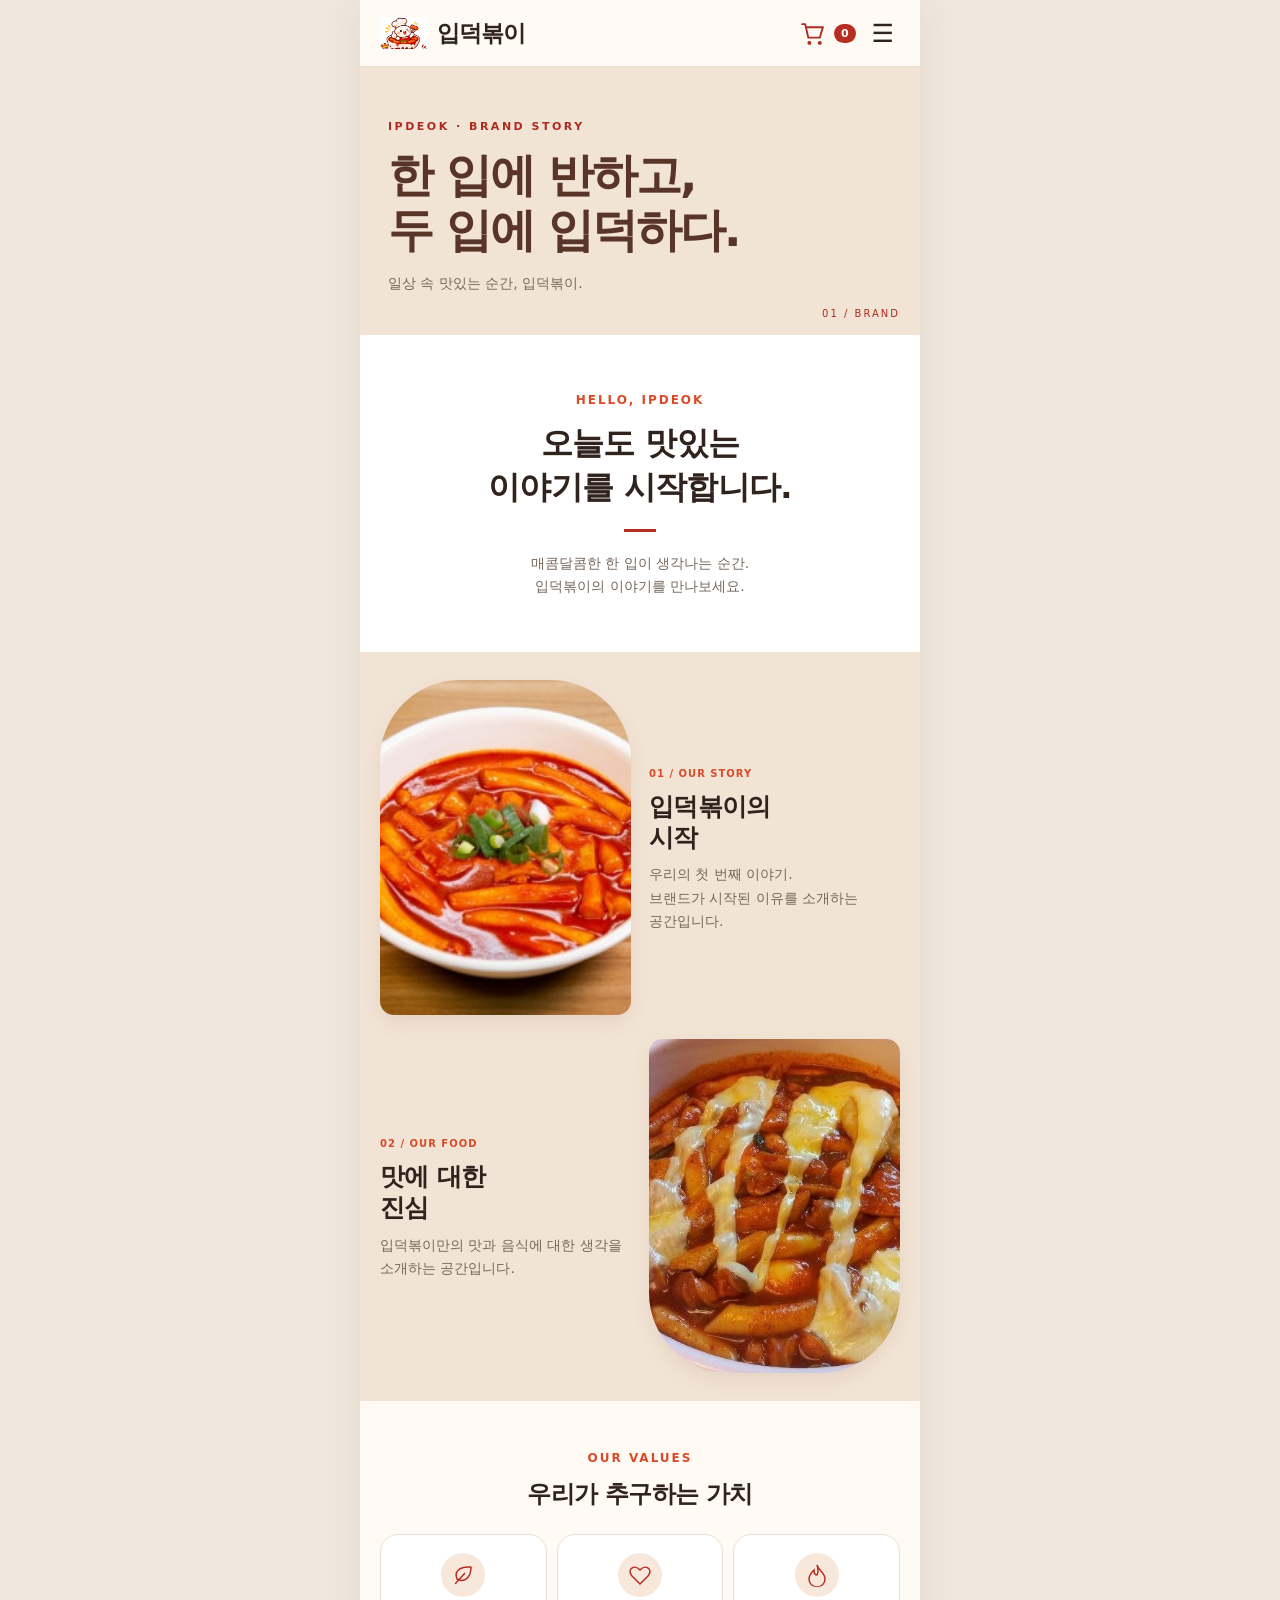
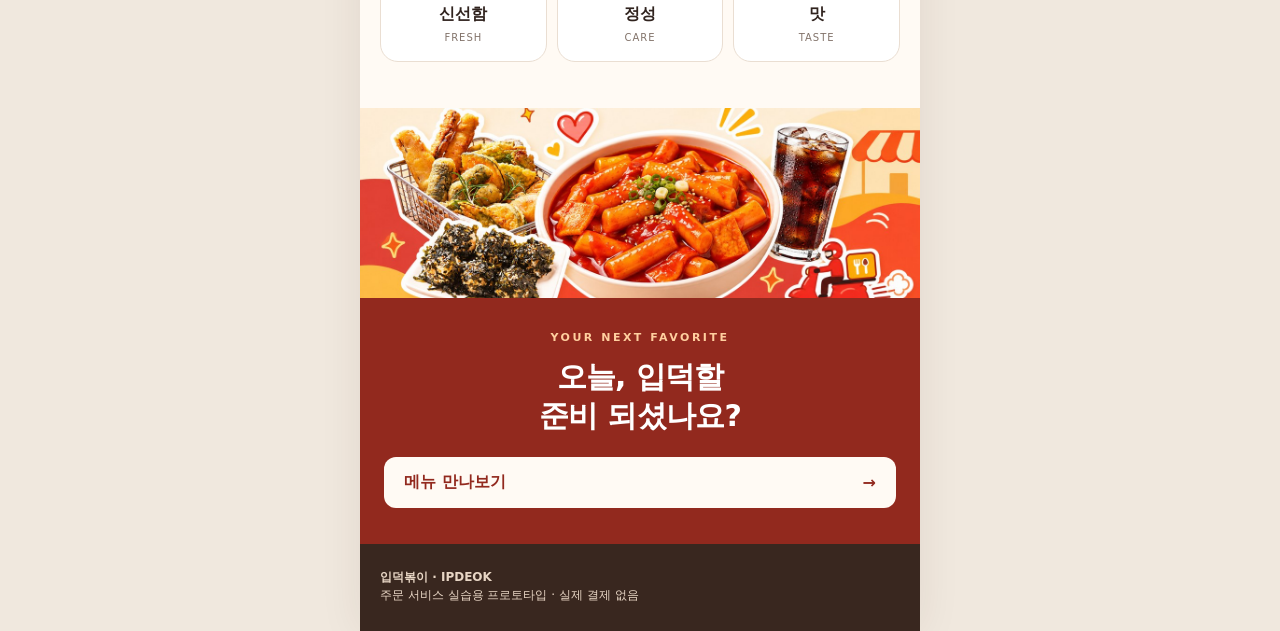
==== sub/about/about.html @ 6bd4bee6 "ai수정" ====
<!doctype html>
<html lang="ko"><head><meta charset="utf-8"><meta name="viewport" content="width=device-width,initial-scale=1"><title>브랜드 소개 | 입덕볶이</title><link rel="stylesheet" href="../../css/style.css?v=37"></head>
<body data-page="6" data-root="../../"><div id="app"></div>
<template id="about-template">
<div class="about-page">
<section class="about-hero"><div class="about-hero-copy"><span>IPDEOK · BRAND STORY</span><h1>한 입에 반하고,<br>두 입에 입덕하다.</h1><p>일상 속 맛있는 순간, 입덕볶이.</p></div><span class="about-index">01 / BRAND</span></section>
<section class="about-intro about-reveal"><span class="eyebrow">HELLO, IPDEOK</span><h2>오늘도 맛있는<br>이야기를 시작합니다.</h2><div class="about-line"></div><!-- 여기에 회사 소개글을 작성하세요. 아래 문장은 예시입니다. --><p>매콤달콤한 한 입이 생각나는 순간.<br>입덕볶이의 이야기를 만나보세요.</p></section>
<section class="about-stories"><article class="about-story about-reveal"><img src="../../img/menu_1.jpg" alt="오리지널 떡볶이"><div><span class="eyebrow">01 / OUR STORY</span><h2>입덕볶이의<br>시작</h2><!-- 여기에 브랜드 탄생 배경을 작성하세요. --><p>우리의 첫 번째 이야기.<br>브랜드가 시작된 이유를 소개하는 공간입니다.</p></div></article><article class="about-story reverse about-reveal"><img src="../../img/recommend_img.jpg" alt="떡볶이 추천 메뉴"><div><span class="eyebrow">02 / OUR FOOD</span><h2>맛에 대한<br>진심</h2><!-- 여기에 재료, 조리 방식, 차별점을 작성하세요. --><p>입덕볶이만의 맛과 음식에 대한 생각을 소개하는 공간입니다.</p></div></article></section>
<section class="about-values about-reveal"><span class="eyebrow">OUR VALUES</span><h2>우리가 추구하는 가치</h2><!-- 아래 핵심 가치는 예시입니다. 원하는 가치로 수정하세요. --><div class="value-grid"><article><svg viewBox="0 0 24 24" fill="none" stroke="currentColor" stroke-width="1.5"><path d="M20 4C8 3 3 9 6 16c7 4 14-1 14-12ZM4 21l10-11"/></svg><b>신선함</b><small>FRESH</small></article><article><svg viewBox="0 0 24 24" fill="none" stroke="currentColor" stroke-width="1.5"><path d="M12 21 4 13C-2 6 7 1 12 7c5-6 14-1 8 6Z"/></svg><b>정성</b><small>CARE</small></article><article><svg viewBox="0 0 24 24" fill="none" stroke="currentColor" stroke-width="1.5"><path d="M12 2c2 6 8 8 8 14a8 8 0 0 1-16 0c0-4 3-7 5-9 0 4 2 5 3 5 2-3 1-6 0-10Z"/></svg><b>맛</b><small>TASTE</small></article></div></section>
<section class="about-cta"><img src="../../img/event_1.jpg" alt="떡볶이와 사이드 메뉴"><div><span>YOUR NEXT FAVORITE</span><h2>오늘, 입덕할<br>준비 되셨나요?</h2><a href="../lists/lists.html">메뉴 만나보기 <span>→</span></a></div></section>
</div></template><script src="../../js/app.js?v=37"></script></body></html>
---- css/style.css ----
*{box-sizing:border-box}body{margin:0;background:#eee8e1;color:#30231e;font-family:Pretendard,'Noto Sans KR',system-ui,sans-serif}button,a,input{font:inherit}button,a{cursor:pointer}a{color:inherit;text-decoration:none}button{border:0;background:none;color:inherit}button:focus-visible,a:focus-visible{outline:3px solid #ef7939}#app{max-width:500px;margin:auto;background:#fffaf4;min-height:100dvh;position:relative;box-shadow:0 0 40px #39220d15}header{position:sticky;top:0;z-index:5;background:#fffaf4f5;display:flex;align-items:center;justify-content:space-between;padding:14px 20px;border-bottom:1px solid #eaded2}header a{display:flex;align-items:center;gap:9px;font-weight:900;font-size:21px}header img{width:38px;height:38px;object-fit:cover;border-radius:12px}header button{font-size:25px}main{padding-bottom:32px}section{padding:24px 20px}h1,h2,h3,p{margin:0}h2{font-size:24px;margin-bottom:14px}p{line-height:1.65}small,.muted{color:#82736a}.hero{position:relative;padding:0;overflow:hidden;background:#3b1b12;color:white}.hero img{width:100%;height:310px;object-fit:cover;display:block;opacity:.7}.hero div{position:absolute;bottom:25px;left:24px;text-shadow:0 2px 12px #000}.hero h1{font-size:38px;line-height:1.2;margin:8px 0}.eyebrow{font-size:12px;letter-spacing:2px;font-weight:800;color:#d94b28}.hero .eyebrow{color:#ffce9a}.primary{display:block;background:#d94325;color:white;border-radius:15px;padding:16px;text-align:center;font-weight:800;width:100%;box-shadow:0 6px 15px #d9432525}.primary:active{transform:scale(.98)}.row{display:flex;gap:10px;align-items:center}.between{justify-content:space-between}.row>*{min-width:0}.secondary,.chip{border:1px solid #e7d7c8;border-radius:12px;padding:11px 15px;background:white}.row .secondary{flex:1;text-align:center}.chips{display:flex;gap:8px;flex-wrap:wrap;margin-bottom:16px}.chip.active{background:#38251c;color:white;border-color:#38251c}.card{background:white;border:1px solid #efe3d8;border-radius:20px;overflow:hidden;box-shadow:0 5px 18px #53301008}.card img{width:100%;aspect-ratio:1.45;object-fit:cover;display:block}.card .info{padding:14px}.card h3{font-size:17px;margin-bottom:6px}.price{font-weight:850;color:#c53c20}.grid{display:grid;grid-template-columns:1fr 1fr;gap:12px}.list{display:grid;gap:14px}.list .card{display:flex;align-items:center}.list .card img{width:42%;aspect-ratio:1.1}.list .info{flex:1}.recommend{background:#f8e9d9}.recommend .card img{aspect-ratio:2}.event img{aspect-ratio:2.2}.detail-photo{width:100%;height:280px;object-fit:cover}.option{display:flex;align-items:center;justify-content:space-between;padding:16px 0;border-bottom:1px solid #eee4da;cursor:pointer}.option input{accent-color:#d94325;width:20px;height:20px}.qty{display:flex;align-items:center;gap:18px;background:white;border:1px solid #e6d7ca;border-radius:12px;padding:4px}.qty button{width:36px;height:36px;font-size:22px}.sticky{position:sticky;bottom:0;background:#fffaf4f5;padding:14px 20px 20px;border-top:1px solid #e8d8cb;z-index:4}.summary{background:white;border-radius:18px;padding:18px;border:1px solid #eaded2}.summary img{width:100px;height:95px;object-fit:cover;border-radius:12px}.methods{display:grid;grid-template-columns:1fr 1fr;gap:10px}.methods button{padding:16px 8px;background:white;border:1px solid #e4d6c8;border-radius:12px}.methods .active{border:2px solid #d94325;background:#fff0e8}.overlay{position:fixed;inset:0;background:#0007;z-index:10;opacity:0;visibility:hidden;transition:.25s}.drawer{position:fixed;top:0;bottom:0;right:max(0px,calc((100vw - 500px)/2));width:min(76vw,360px);background:#fffaf4;z-index:11;transform:translateX(150%);visibility:hidden;transition:.28s;padding:24px}.drawer.open{transform:translateX(0);visibility:visible}.overlay.open{opacity:1;visibility:visible}.drawer a{display:block;padding:18px 0;border-bottom:1px solid #e9dcd0}.toast{position:fixed;bottom:90px;left:50%;transform:translateX(-50%);background:#30231e;color:white;padding:12px 20px;border-radius:30px;z-index:20;max-width:90vw;text-align:center}.success{text-align:center;padding:40px 20px}.check{display:grid;place-items:center;margin:0 auto 20px;width:76px;height:76px;border-radius:50%;background:#e4f3e5;color:#27804a;font-size:42px;animation:pop .4s ease}.fade{animation:fade .35s ease}@keyframes fade{from{opacity:0;transform:translateY(8px)}to{opacity:1;transform:none}}@keyframes pop{from{transform:scale(.4)}to{transform:scale(1)}}footer{padding:25px 20px;background:#39271f;color:#e8d6c5;font-size:12px}hr{border:0;border-top:1px solid #eaded2;margin:16px 0}@media(prefers-reduced-motion:reduce){*{animation:none!important;transition:none!important}}
/* Original overlapping recommendation design */
.rec-window{overflow:hidden;margin:0 -20px;padding:12px 0 60px;touch-action:pan-y}.rec-track{display:flex;gap:16px;width:72%;margin-left:14%;will-change:transform}.rec-slide{flex:0 0 100%;min-width:0;height:340px;position:relative;border-radius:20px;background:#a83229;color:white;text-align:center;padding:35px 10px 0;opacity:.55;transition:opacity .35s,scale .35s;scale:.94}.rec-slide.selected{opacity:1;scale:1}.rec-slide p{font-size:14px;letter-spacing:2px}.rec-slide h3{font-size:21px;margin:7px 0 14px}.rec-order{display:inline-block;border:1px solid #fff;border-radius:30px;padding:10px 18px;background:#84251f;font-size:14px}.rec-slide img{position:absolute;width:72%;max-width:216px;aspect-ratio:1;object-fit:cover;left:50%;bottom:-45px;transform:translateX(-50%);border-radius:14px;box-shadow:0 10px 20px #44200e30}.recommend #prev,.recommend #next{flex:0 0 56px}.recommend #count{font-weight:700}@media(max-width:360px){.rec-slide{height:300px}.rec-slide h3{font-size:18px}}
/* V3 공통 디자인 */
:root{--accent:#b92e22}body{background:#f0e8de}#app{max-width:560px}header{padding:12px 20px}header .brand{letter-spacing:-1px;font-size:23px}header .bag{font-size:22px;position:relative}#badge{font-size:11px;background:var(--accent);color:white;border-radius:20px;padding:3px 7px}h1{font-size:30px;letter-spacing:-1.3px;margin:8px 0 12px}h2{letter-spacing:-.7px}h3{letter-spacing:-.4px}.primary{background:var(--accent);transition:transform .2s,background .2s}.primary:hover{background:#98241b}.card{transition:transform .2s,box-shadow .2s}.card:hover{transform:translateY(-3px);box-shadow:0 9px 20px #53301018}.card .info p{font-size:13px}.card .info .price{font-size:17px;margin-top:8px}.photo{position:relative}.tag{position:absolute;top:10px;left:10px;background:#b92e22;color:white;padding:5px 9px;border-radius:20px;font-size:10px;font-weight:800}.chips{margin-top:16px}.chip{font-size:13px;padding:10px 13px;border-radius:30px}.chip.active{background:var(--accent);border-color:var(--accent)}.rec-track{transition:transform .42s cubic-bezier(.22,.75,.25,1)}.rec-controls{display:flex;justify-content:center;align-items:center;gap:22px}.rec-controls>button{width:46px;height:46px;border-radius:50%;background:#fff;color:var(--accent);font-size:32px;box-shadow:0 4px 12px #5a241c20;line-height:1}.rec-controls>button:hover{background:var(--accent);color:white}#dots{display:flex;gap:7px}.dot{width:9px;height:9px;padding:0;border-radius:10px;background:#c9ab98}.dot.active{width:25px;background:var(--accent)}.panel{background:#fff;border-block:1px solid #eaded2}.choices{display:grid;grid-template-columns:1fr 1fr;gap:10px;margin:12px 0 20px}.choices label{display:flex;align-items:center;gap:7px;border:1px solid #e4d6c8;border-radius:12px;padding:13px;background:white;cursor:pointer}.choices label:has(input:checked){border-color:var(--accent);background:#fff0e8;color:var(--accent)}input[type=radio],input[type=checkbox]{accent-color:var(--accent)}label{font-weight:600}input:not([type=radio]):not([type=checkbox]),textarea{display:block;width:100%;padding:13px;border:1px solid #e4d6c8;border-radius:12px;background:white;font:inherit;margin:8px 0 16px;color:#30231e}textarea{min-height:85px;resize:vertical}.sticky .row .primary{flex:1}.sticky h2,.summary h2{margin:0}.sticky .row{margin-bottom:8px}.summary .row{margin:8px 0}.cart-item{margin:12px 0}.grow{flex:1}.end{justify-content:flex-end}.block{display:block;text-align:center;margin-top:16px}.drawer{right:max(0px,calc((100vw - 560px)/2))}.drawer a{display:flex;justify-content:space-between}.login{text-align:center;padding:50px 24px}.login form{text-align:left;margin-top:30px}.post{margin:14px 0}.post summary{cursor:pointer}.postbody{white-space:pre-wrap;margin-top:16px;overflow-wrap:anywhere}.post p{overflow-wrap:anywhere}.post form{margin-top:15px}.success{background:linear-gradient(#f8e8d8,#fffaf4)}.detail-photo{display:block}.hero h1{font-size:42px}@media(max-width:360px){section{padding:20px 14px}.grid{gap:8px}.card .info{padding:10px}.card h3{font-size:15px}.rec-window{margin:0 -14px}.hero h1{font-size:34px}}

/* V3.1 */
.floating-cart{position:fixed;bottom:0;left:50%;transform:translateX(-50%);width:min(100%,560px);padding:12px 20px max(16px,env(safe-area-inset-bottom));background:#fffaf4;z-index:6;box-shadow:0 -4px 20px #39220d18}.floating-cart .primary{display:flex}.floating-cart span{font-size:14px}main:has(.floating-cart){padding-bottom:100px}.added-dialog{width:min(92vw,450px);border:0;border-radius:24px;padding:26px;color:#30231e;background:#fffaf4;box-shadow:0 20px 80px #0004;text-align:center;animation:pop .25s ease}.added-dialog::backdrop{background:#24150db0}.added-dialog .summary{margin:20px 0;text-align:left}.added-dialog .row>a{flex:1;font-size:14px;padding:14px 8px}.added-icon{display:grid;place-items:center;width:64px;height:64px;margin:0 auto 16px;background:#fbe1d5;color:var(--accent);border-radius:50%;font-size:32px}.added-dialog .block{margin-inline:auto}.auth-tabs{display:flex;justify-content:center;gap:10px;margin-top:22px}.login .summary{box-shadow:0 8px 24px #39220d0a}.auth-note{font-size:12px;margin-top:14px}.event-extra{margin-top:16px}.event img{aspect-ratio:2;object-fit:cover}#addressEdit{margin-top:16px}#addressView h3{overflow-wrap:anywhere} [hidden]{display:none!important}

/* V3.2 — 콜라 전용 이미지 중앙 정렬 */




/* V3.2 — 브랜드 소개 */
main:has(.about-page){padding-bottom:0}.about-page{overflow:hidden;background:#fffaf4}.about-hero{height:400px;position:relative;padding:0;color:white;background:#351a12}.about-hero>img{width:100%;height:100%;object-fit:cover;display:block}.about-hero:after{content:"";position:absolute;inset:0;background:linear-gradient(180deg,#28100a12 15%,#28100ac9 100%)}.about-hero-copy{position:absolute;z-index:1;left:28px;bottom:50px;right:20px}.about-hero-copy>span,.about-cta div>span{font-size:11px;font-weight:800;letter-spacing:2.5px;color:#ffcf9f}.about-hero h1{font-size:clamp(32px,8vw,46px);line-height:1.2;letter-spacing:-2px;margin:14px 0}.about-hero-copy p{color:#fff0e2;font-size:14px}.about-index{position:absolute;right:20px;bottom:16px;z-index:1;font-size:10px;letter-spacing:2px;color:#f6dfcf}.about-intro{text-align:center;padding:54px 24px}.about-intro h2{font-size:32px;line-height:1.35;margin:14px 0}.about-line{height:3px;width:32px;background:var(--accent);margin:20px auto}.about-intro p,.about-story p{color:#77675c;font-size:14px;word-break:keep-all}.about-stories{padding:28px 20px;background:#f2e4d5;display:grid;gap:24px}.about-story{display:grid;grid-template-columns:1fr 1fr;align-items:center;gap:18px}.about-story img{width:100%;aspect-ratio:3/4;object-fit:cover;border-radius:80px 80px 14px 14px;box-shadow:0 8px 20px #58301916}.about-story.reverse img{order:2;border-radius:14px 14px 80px 80px}.about-story h2{font-size:25px;line-height:1.25;margin:10px 0}.about-story .eyebrow{font-size:10px;letter-spacing:1px}.about-values{text-align:center;padding:46px 20px}.about-values h2{margin:12px 0 24px}.value-grid{display:grid;grid-template-columns:repeat(3,1fr);gap:10px}.value-grid article{display:grid;justify-items:center;gap:7px;background:#fff;border:1px solid #eaded2;border-radius:18px;padding:18px 4px}.value-grid svg{width:44px;height:44px;padding:10px;background:#f8e7db;border-radius:50%;color:var(--accent)}.value-grid small{font-size:10px;letter-spacing:1px}.about-cta{position:relative;padding:0;background:#92291e;color:white}.about-cta>img{width:100%;height:190px;object-fit:cover;display:block}.about-cta>div{padding:28px 24px 36px;text-align:center}.about-cta h2{font-size:30px;line-height:1.3;margin:12px 0 22px}.about-cta a{display:flex;justify-content:space-between;align-items:center;background:#fffaf4;color:#92291e;border-radius:12px;padding:15px 20px;font-weight:800}.about-reveal.reveal-ready{opacity:0;transform:translateY(16px);transition:opacity .55s,transform .55s}.about-reveal.visible{opacity:1;transform:none}@media(prefers-reduced-motion:reduce){.about-reveal.reveal-ready{opacity:1;transform:none}}@media(max-width:360px){.about-hero{height:340px}.about-story{gap:12px}.about-story h2{font-size:21px}.about-story p{font-size:13px}}

/* V3.3 — 이미지 영역과 이미지 크기를 독립적으로 고정 */



/* V3.3 — 결제 및 완료 배달 정보 */
.checkout-delivery{display:grid;gap:14px}.delivery-card{background:#fff;border:1px solid #eaded2;border-radius:18px;padding:20px;min-width:0}.delivery-heading{display:flex;align-items:center;justify-content:space-between;gap:12px;margin-bottom:20px}.delivery-card h2{font-size:20px;margin:0;letter-spacing:-.6px}.address-change{border:1px solid #e5d6ca;border-radius:8px;color:var(--accent);font-size:13px;font-weight:700;padding:7px 14px;flex-shrink:0}.delivery-location{display:flex;align-items:flex-start;gap:12px}.delivery-pin{color:var(--accent);flex:0 0 23px;margin-top:2px}.delivery-address{min-width:0;overflow-wrap:anywhere}.delivery-address h3{font-size:18px;line-height:1.45;font-weight:800}.delivery-address p{font-size:14px;color:#71645c;margin-top:3px}.delivery-address small{display:block;font-size:12px;color:#82736a;margin-top:7px}.delivery-contact{border-top:1px solid #eee4da;margin-top:18px;padding-top:16px;display:grid;gap:5px;font-size:14px;overflow-wrap:anywhere}.delivery-contact span{color:#71645c}.request-card h2{margin-bottom:18px}.request-card label{display:block;font-size:14px}.request-card textarea{font-size:14px;min-height:72px;margin-bottom:18px;background:#fff}.request-card label:last-child textarea{margin-bottom:0}.receipt-requests{border-top:1px solid #eee4da;margin-top:18px;padding-top:16px;display:grid;gap:5px;overflow-wrap:anywhere}.receipt-requests p{font-size:14px;white-space:pre-wrap;margin-bottom:9px}.receipt-requests p:last-child{margin-bottom:0}.checkout-delivery>a.block{margin-top:0}

/* V3.4 */
.hero img{height:auto;aspect-ratio:2;object-fit:contain;opacity:1}.brand img{width:48px;height:42px;object-fit:contain;border-radius:8px}.card img[src$="cola_v34.jpg"],.detail-photo[src$="cola_v34.jpg"],.summary img[src$="cola_v34.jpg"]{object-fit:contain;background:white;object-position:center}.cart-item{padding:16px}.item-top{display:flex;align-items:flex-start;gap:12px}.item-top img{width:84px;height:84px;flex:0 0 84px}.item-main{flex:1;min-width:0}.item-main h3{font-size:17px;line-height:1.4;word-break:keep-all}.item-main .muted{font-size:13px;margin:4px 0}.item-main .price{font-size:17px}.item-remove{flex:0 0 26px;padding:4px;color:#82736a}.item-options{border-top:1px solid #eee4da;margin-top:14px;padding-top:12px;display:grid;gap:8px}.item-options>div{display:grid;grid-template-columns:66px minmax(0,1fr);gap:8px;font-size:13px;align-items:start}.item-options span{color:#82736a;padding-top:2px}.item-options p{line-height:1.55;overflow-wrap:anywhere;word-break:keep-all}.item-bottom{display:flex;justify-content:space-between;align-items:center;border-top:1px solid #eee4da;margin-top:14px;padding-top:12px;gap:8px}.item-bottom .secondary{font-size:13px;padding:9px 12px}.item-bottom .qty{gap:10px}.item-bottom .qty button{width:30px;height:30px}
/* V3.5 — final action styling */
header .bag{display:inline-flex;align-items:center;justify-content:center;color:#ad2b20}
.quick-actions{background:#fff4e7}.dive-order{position:relative;display:flex;align-items:center;gap:12px;min-height:96px;padding:12px 15px 12px 98px;background:#ad2b20;color:white;border-radius:16px;overflow:hidden;box-shadow:0 5px 14px #ad2b2030}.action-copy{flex:1;min-width:0}.action-copy b{display:block;font-size:19px}.action-copy small{display:block;font-size:12px;margin-top:4px;color:inherit;opacity:.8}.action-arrow{font-size:26px}.dive-scene{position:absolute;left:10px;top:8px;width:78px;height:80px}.dive-scene .chef{position:absolute;left:25px;top:4px;width:27px;height:37px;z-index:2}.dive-scene .pot{position:absolute;bottom:2px;left:7px;width:65px;height:31px;z-index:3}.dive-scene .splash{opacity:0;position:absolute;left:7px;top:32px;width:65px;height:30px;z-index:4}.dive-order:hover .chef,.dive-order:focus-visible .chef,.dive-order:active .chef{animation:ipd-dive 1.6s ease-in-out infinite}.dive-order:hover .splash,.dive-order:focus-visible .splash,.dive-order:active .splash{animation:ipd-splash 1.6s infinite}@keyframes ipd-dive{0%,100%{transform:translateY(0)}20%{transform:translateY(-9px) rotate(-15deg)}45%{transform:translateY(33px) rotate(25deg) scale(.8)}65%{transform:translateY(33px) scale(.8)}85%{transform:translateY(0)}}@keyframes ipd-splash{0%,30%,65%,100%{opacity:0;transform:scale(.5)}45%{opacity:1;transform:translateY(-10px) scale(1.2)}}.quick-pair{display:grid;grid-template-columns:1fr 1fr;gap:10px;margin-top:10px}.quick-pair button{display:flex;flex-direction:column;align-items:center;justify-content:center;gap:7px;padding:14px 8px;border:1px solid #e5c8b2;border-radius:13px;background:white;color:#ad2b20;font-weight:800}.quick-pair #coupon{background:#ffe2a5;color:#85430d;border-color:#ffe2a5}.quick-pair button:active,.event-coupon:active,.set-action:active{transform:scale(.98)}.event{scroll-margin-top:80px}.event-coupon{display:flex;align-items:center;justify-content:center;gap:9px;width:100%;padding:14px;border:0;border-radius:12px;background:#ad2b20;color:white;font-weight:800;margin-top:12px}.event-coupon:disabled{background:#eee8e1;color:#86776b;cursor:default}.set-action{display:flex;align-items:center;gap:12px;border:1px solid #e6c6ac;border-radius:14px;background:#fffaf4;padding:12px;color:#593429;margin-top:12px}.set-icon{display:grid;place-items:center;width:44px;height:44px;border-radius:11px;background:#fce6d4;color:#ad2b20;flex-shrink:0}.set-action .action-copy b{font-size:16px}.set-action .action-arrow{color:#ad2b20}.about-hero{height:auto;min-height:260px;background:#fffaf4;color:#593429;padding:48px 28px 40px}.about-hero:after{display:none}.about-hero-copy{position:relative;inset:auto}.about-hero-copy>span,.about-index{color:#ad2b20}.about-hero-copy p{color:#77675c}.about-hero h1{color:#593429}@media(prefers-reduced-motion:reduce){.dive-scene *{animation:none!important}}

/* V3.6 — brand background and one-shot receipt animation */
.about-hero{background:#f2e4d5}
.about-intro{background:#fff}
.receipt-dive{position:relative;width:156px;height:160px;margin:0 auto 18px;overflow:hidden}
.receipt-dive .dive-scene{left:0;top:0;transform:scale(2);transform-origin:top left;overflow:hidden}
.receipt-dive .chef{animation:receipt-plunge 1.6s ease-in-out 1 forwards}
.receipt-dive .splash{animation:ipd-splash 1.6s ease-in-out 1 forwards}
@keyframes receipt-plunge{0%{transform:translateY(0)}20%{transform:translateY(-9px) rotate(-15deg)}45%{transform:translateY(33px) rotate(25deg) scale(.8)}65%,100%{transform:translateY(33px) scale(.8)}}
@media(prefers-reduced-motion:reduce){.receipt-dive .chef{animation:none!important;transform:translateY(33px) scale(.8)}.receipt-dive .splash{animation:none!important;opacity:0}}

/* V3.7 shared mascot */
.dive-order .dive-scene{left:7px;top:50%;width:88px;height:94px;transform:translateY(-50%)}
.dive-scene>svg{display:block;width:100%;height:100%;overflow:visible}
.dive-scene .drops37{opacity:0}
.dive-order:hover .mascot37,.dive-order:focus-visible .mascot37,.dive-order:active .mascot37{animation:repeat37 1.65s ease-in-out infinite}
.dive-order:hover .drops37,.dive-order:focus-visible .drops37,.dive-order:active .drops37{animation:splash37 1.65s infinite}
.receipt-dive{width:145px;height:145px;overflow:visible}
.receipt-dive .dive-scene{width:145px;height:145px;left:0;top:0;transform:none;overflow:visible}
.receipt-dive .mascot37{transform:translateY(21px);animation:once37 1.5s ease-in-out 1 forwards}
.receipt-dive .drops37{animation:splash37 1.5s 1 forwards}
@keyframes repeat37{0%,100%{transform:translateY(0)}25%{transform:translateY(-17px) rotate(-7deg)}58%,76%{transform:translateY(21px)}}
@keyframes once37{0%{transform:translateY(0)}28%{transform:translateY(-17px) rotate(-7deg)}65%,100%{transform:translateY(21px)}}
@keyframes splash37{0%,40%,85%,100%{opacity:0;transform:translateY(0)}60%{opacity:1;transform:translateY(-9px)}}
@media(prefers-reduced-motion:reduce){.receipt-dive .mascot37{transform:translateY(21px)}}
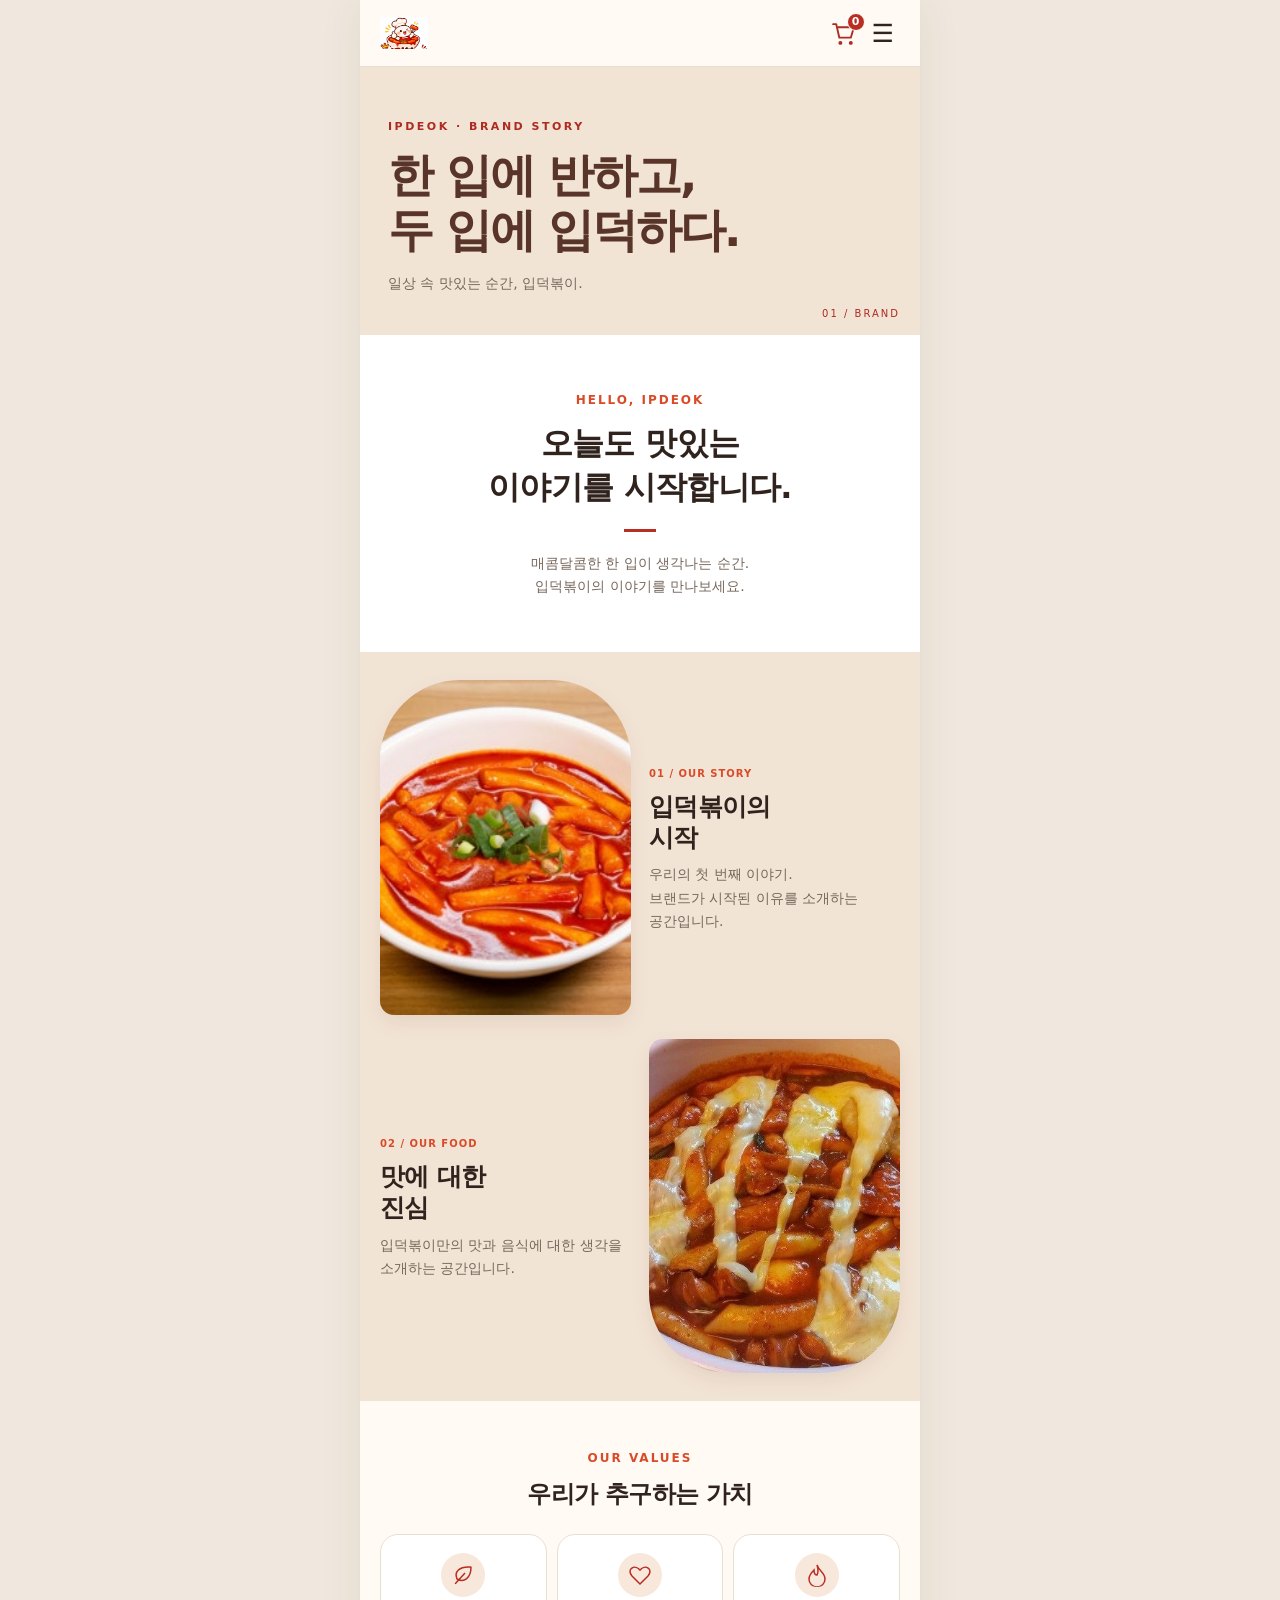
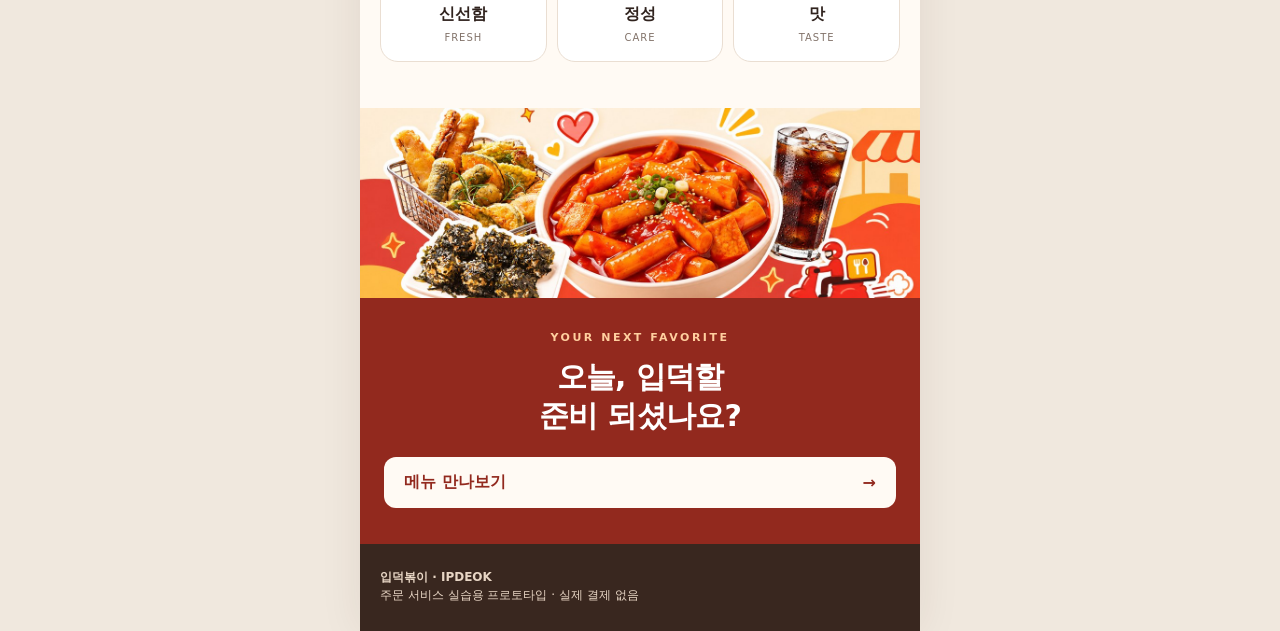
==== commit 81204d1e: "피드백수정" ====
--- a/sub/about/about.html
+++ b/sub/about/about.html
@@ -1,5 +1,5 @@
 <!doctype html>
-<html lang="ko"><head><meta charset="utf-8"><meta name="viewport" content="width=device-width,initial-scale=1"><title>브랜드 소개 | 입덕볶이</title><link rel="stylesheet" href="../../css/style.css?v=37"></head>
+<html lang="ko"><head><meta charset="utf-8"><meta name="viewport" content="width=device-width,initial-scale=1"><title>브랜드 소개 | 입덕볶이</title><link rel="stylesheet" href="../../css/style.css?v=38"></head>
 <body data-page="6" data-root="../../"><div id="app"></div>
 <template id="about-template">
 <div class="about-page">
@@ -8,4 +8,4 @@
 <section class="about-stories"><article class="about-story about-reveal"><img src="../../img/menu_1.jpg" alt="오리지널 떡볶이"><div><span class="eyebrow">01 / OUR STORY</span><h2>입덕볶이의<br>시작</h2><!-- 여기에 브랜드 탄생 배경을 작성하세요. --><p>우리의 첫 번째 이야기.<br>브랜드가 시작된 이유를 소개하는 공간입니다.</p></div></article><article class="about-story reverse about-reveal"><img src="../../img/recommend_img.jpg" alt="떡볶이 추천 메뉴"><div><span class="eyebrow">02 / OUR FOOD</span><h2>맛에 대한<br>진심</h2><!-- 여기에 재료, 조리 방식, 차별점을 작성하세요. --><p>입덕볶이만의 맛과 음식에 대한 생각을 소개하는 공간입니다.</p></div></article></section>
 <section class="about-values about-reveal"><span class="eyebrow">OUR VALUES</span><h2>우리가 추구하는 가치</h2><!-- 아래 핵심 가치는 예시입니다. 원하는 가치로 수정하세요. --><div class="value-grid"><article><svg viewBox="0 0 24 24" fill="none" stroke="currentColor" stroke-width="1.5"><path d="M20 4C8 3 3 9 6 16c7 4 14-1 14-12ZM4 21l10-11"/></svg><b>신선함</b><small>FRESH</small></article><article><svg viewBox="0 0 24 24" fill="none" stroke="currentColor" stroke-width="1.5"><path d="M12 21 4 13C-2 6 7 1 12 7c5-6 14-1 8 6Z"/></svg><b>정성</b><small>CARE</small></article><article><svg viewBox="0 0 24 24" fill="none" stroke="currentColor" stroke-width="1.5"><path d="M12 2c2 6 8 8 8 14a8 8 0 0 1-16 0c0-4 3-7 5-9 0 4 2 5 3 5 2-3 1-6 0-10Z"/></svg><b>맛</b><small>TASTE</small></article></div></section>
 <section class="about-cta"><img src="../../img/event_1.jpg" alt="떡볶이와 사이드 메뉴"><div><span>YOUR NEXT FAVORITE</span><h2>오늘, 입덕할<br>준비 되셨나요?</h2><a href="../lists/lists.html">메뉴 만나보기 <span>→</span></a></div></section>
-</div></template><script src="../../js/app.js?v=37"></script></body></html>
+</div></template><script src="../../js/app.js?v=38"></script></body></html>
--- a/css/style.css
+++ b/css/style.css
@@ -52,3 +52,15 @@
 @keyframes once37{0%{transform:translateY(0)}28%{transform:translateY(-17px) rotate(-7deg)}65%,100%{transform:translateY(21px)}}
 @keyframes splash37{0%,40%,85%,100%{opacity:0;transform:translateY(0)}60%{opacity:1;transform:translateY(-9px)}}
 @media(prefers-reduced-motion:reduce){.receipt-dive .mascot37{transform:translateY(21px)}}
+
+/* V3.8 — instructor feedback */
+.dive-order{justify-content:center;padding:12px 15px;gap:12px}
+.dive-order .dive-scene{position:relative;left:auto;top:auto;transform:none;flex:0 0 88px;height:72px;overflow:visible}
+.dive-order .dive-scene>svg{height:94px;position:absolute;top:50%;transform:translateY(-50%)}
+.dive-order .action-copy{flex:0 1 auto;text-align:left}
+.dive-order .mascot37{animation:repeat37 1.65s ease-in-out infinite}
+.dive-order .drops37{animation:splash37 1.65s infinite}
+.quick-pair #coupon{background:white;color:#ad2b20;border-color:#e5c8b2}
+header .bag #badge{position:absolute;top:-8px;right:-9px;min-width:18px;height:18px;padding:0 4px;display:grid;place-items:center;line-height:1;border:1px solid white;pointer-events:none}
+.rec-controls{min-height:46px}
+.rec-window img{user-select:none;-webkit-user-drag:none}
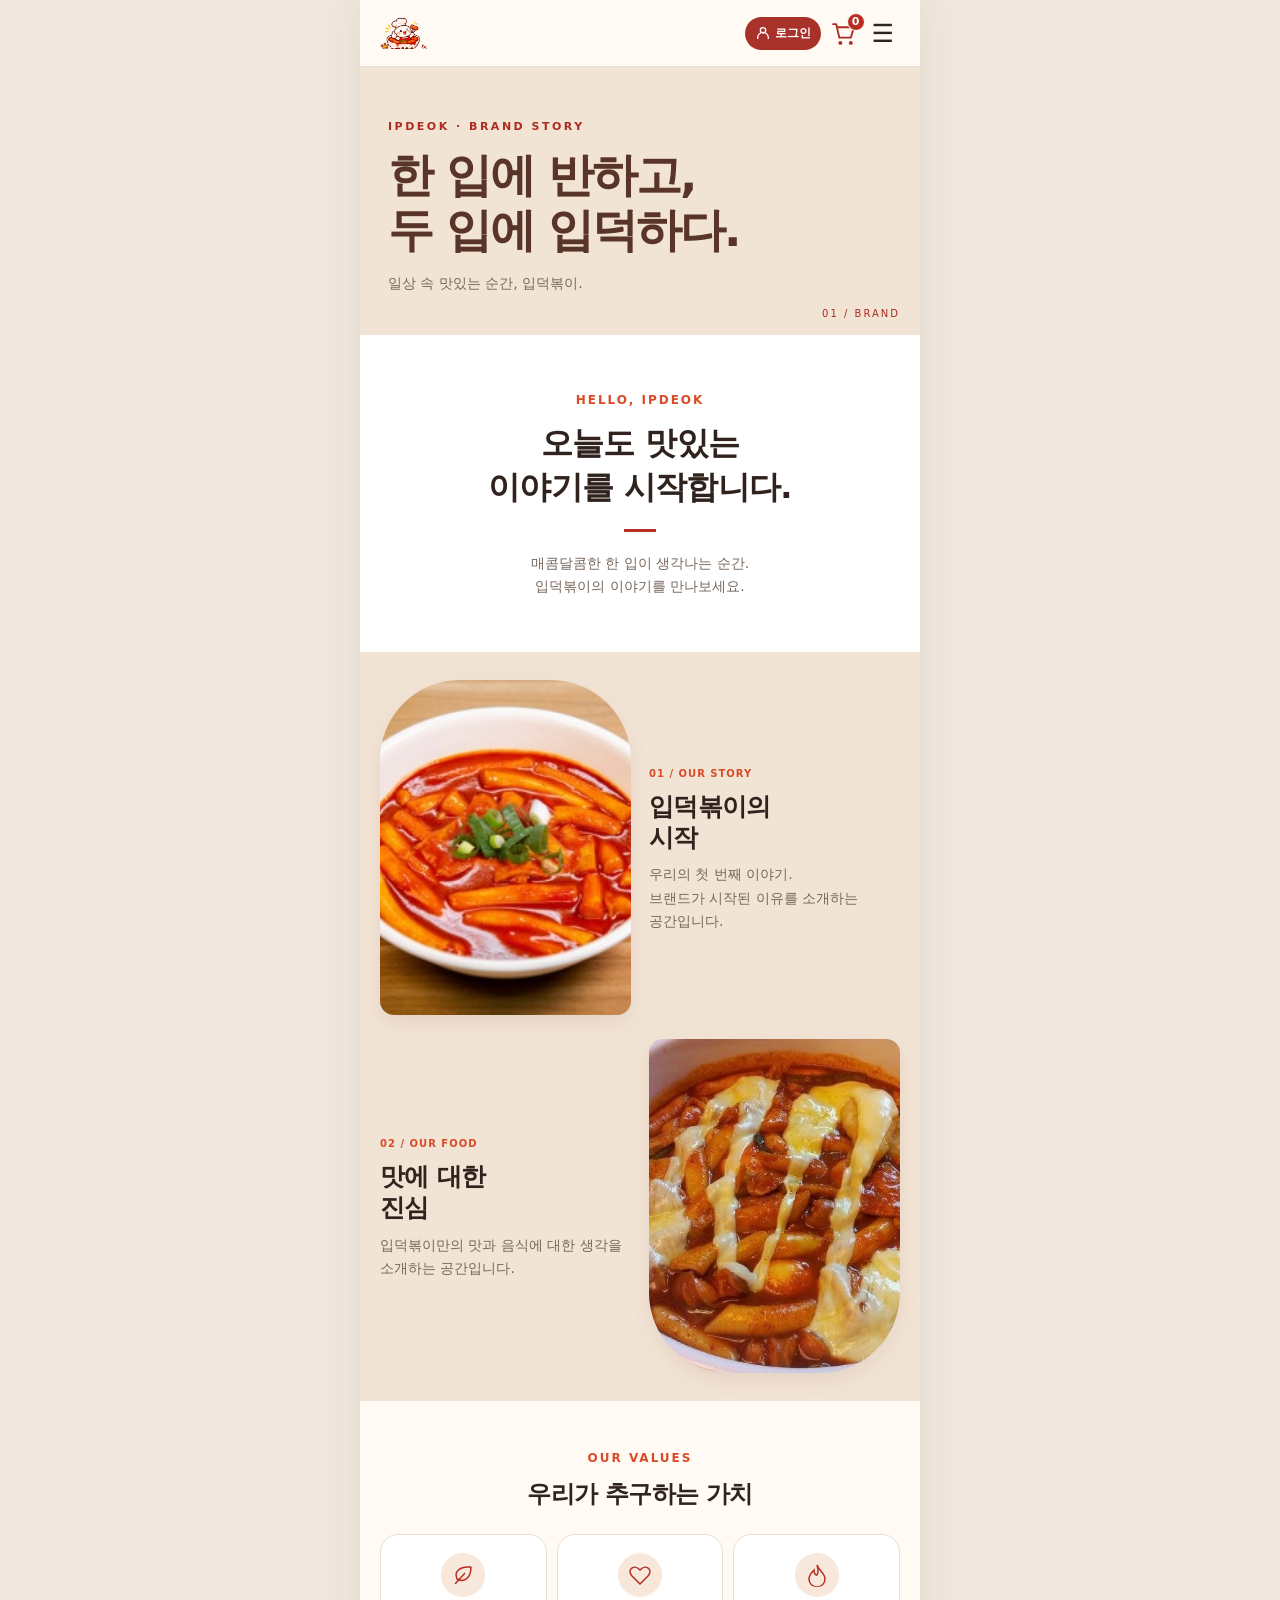
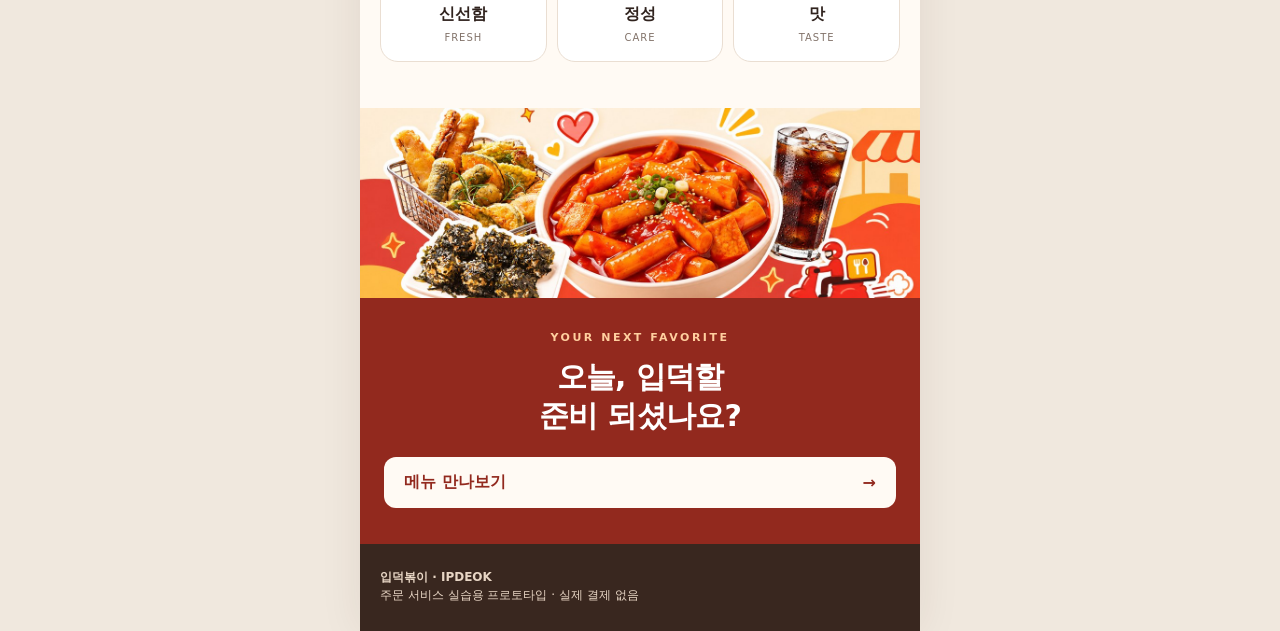
==== commit f6a2c376: "로그인기능수정 및 메뉴맵기추가" ====
--- a/sub/about/about.html
+++ b/sub/about/about.html
@@ -1,11 +1,65 @@
 <!doctype html>
-<html lang="ko"><head><meta charset="utf-8"><meta name="viewport" content="width=device-width,initial-scale=1"><title>브랜드 소개 | 입덕볶이</title><link rel="stylesheet" href="../../css/style.css?v=38"></head>
-<body data-page="6" data-root="../../"><div id="app"></div>
-<template id="about-template">
-<div class="about-page">
-<section class="about-hero"><div class="about-hero-copy"><span>IPDEOK · BRAND STORY</span><h1>한 입에 반하고,<br>두 입에 입덕하다.</h1><p>일상 속 맛있는 순간, 입덕볶이.</p></div><span class="about-index">01 / BRAND</span></section>
-<section class="about-intro about-reveal"><span class="eyebrow">HELLO, IPDEOK</span><h2>오늘도 맛있는<br>이야기를 시작합니다.</h2><div class="about-line"></div><!-- 여기에 회사 소개글을 작성하세요. 아래 문장은 예시입니다. --><p>매콤달콤한 한 입이 생각나는 순간.<br>입덕볶이의 이야기를 만나보세요.</p></section>
-<section class="about-stories"><article class="about-story about-reveal"><img src="../../img/menu_1.jpg" alt="오리지널 떡볶이"><div><span class="eyebrow">01 / OUR STORY</span><h2>입덕볶이의<br>시작</h2><!-- 여기에 브랜드 탄생 배경을 작성하세요. --><p>우리의 첫 번째 이야기.<br>브랜드가 시작된 이유를 소개하는 공간입니다.</p></div></article><article class="about-story reverse about-reveal"><img src="../../img/recommend_img.jpg" alt="떡볶이 추천 메뉴"><div><span class="eyebrow">02 / OUR FOOD</span><h2>맛에 대한<br>진심</h2><!-- 여기에 재료, 조리 방식, 차별점을 작성하세요. --><p>입덕볶이만의 맛과 음식에 대한 생각을 소개하는 공간입니다.</p></div></article></section>
-<section class="about-values about-reveal"><span class="eyebrow">OUR VALUES</span><h2>우리가 추구하는 가치</h2><!-- 아래 핵심 가치는 예시입니다. 원하는 가치로 수정하세요. --><div class="value-grid"><article><svg viewBox="0 0 24 24" fill="none" stroke="currentColor" stroke-width="1.5"><path d="M20 4C8 3 3 9 6 16c7 4 14-1 14-12ZM4 21l10-11"/></svg><b>신선함</b><small>FRESH</small></article><article><svg viewBox="0 0 24 24" fill="none" stroke="currentColor" stroke-width="1.5"><path d="M12 21 4 13C-2 6 7 1 12 7c5-6 14-1 8 6Z"/></svg><b>정성</b><small>CARE</small></article><article><svg viewBox="0 0 24 24" fill="none" stroke="currentColor" stroke-width="1.5"><path d="M12 2c2 6 8 8 8 14a8 8 0 0 1-16 0c0-4 3-7 5-9 0 4 2 5 3 5 2-3 1-6 0-10Z"/></svg><b>맛</b><small>TASTE</small></article></div></section>
-<section class="about-cta"><img src="../../img/event_1.jpg" alt="떡볶이와 사이드 메뉴"><div><span>YOUR NEXT FAVORITE</span><h2>오늘, 입덕할<br>준비 되셨나요?</h2><a href="../lists/lists.html">메뉴 만나보기 <span>→</span></a></div></section>
-</div></template><script src="../../js/app.js?v=38"></script></body></html>
+<html lang="ko">
+
+<head>
+    <meta charset="utf-8">
+    <meta name="viewport" content="width=device-width,initial-scale=1">
+    <title>브랜드 소개 | 입덕볶이</title>
+    <link rel="stylesheet" href="../../css/style.css?v=39">
+</head>
+
+<body data-page="6" data-root="../../">
+    <div id="app"></div>
+    <template id="about-template">
+        <div class="about-page">
+            <section class="about-hero">
+                <div class="about-hero-copy"><span>IPDEOK · BRAND STORY</span>
+                    <h1>한 입에 반하고,<br>두 입에 입덕하다.</h1>
+                    <p>일상 속 맛있는 순간, 입덕볶이.</p>
+                </div><span class="about-index">01 / BRAND</span>
+            </section>
+            <section class="about-intro about-reveal"><span class="eyebrow">HELLO, IPDEOK</span>
+                <h2>오늘도 맛있는<br>이야기를 시작합니다.</h2>
+                <div class="about-line"></div><!-- 여기에 회사 소개글을 작성하세요. 아래 문장은 예시입니다. -->
+                <p>매콤달콤한 한 입이 생각나는 순간.<br>입덕볶이의 이야기를 만나보세요.</p>
+            </section>
+            <section class="about-stories">
+                <article class="about-story about-reveal"><img src="../../img/menu_1.jpg" alt="오리지널 떡볶이">
+                    <div><span class="eyebrow">01 / OUR STORY</span>
+                        <h2>입덕볶이의<br>시작</h2><!-- 여기에 브랜드 탄생 배경을 작성하세요. -->
+                        <p>우리의 첫 번째 이야기.<br>브랜드가 시작된 이유를 소개하는 공간입니다.</p>
+                    </div>
+                </article>
+                <article class="about-story reverse about-reveal"><img src="../../img/recommend_img.jpg"
+                        alt="떡볶이 추천 메뉴">
+                    <div><span class="eyebrow">02 / OUR FOOD</span>
+                        <h2>맛에 대한<br>진심</h2><!-- 여기에 재료, 조리 방식, 차별점을 작성하세요. -->
+                        <p>입덕볶이만의 맛과 음식에 대한 생각을 소개하는 공간입니다.</p>
+                    </div>
+                </article>
+            </section>
+            <section class="about-values about-reveal"><span class="eyebrow">OUR VALUES</span>
+                <h2>우리가 추구하는 가치</h2><!-- 아래 핵심 가치는 예시입니다. 원하는 가치로 수정하세요. -->
+                <div class="value-grid">
+                    <article><svg viewBox="0 0 24 24" fill="none" stroke="currentColor" stroke-width="1.5">
+                            <path d="M20 4C8 3 3 9 6 16c7 4 14-1 14-12ZM4 21l10-11" />
+                        </svg><b>신선함</b><small>FRESH</small></article>
+                    <article><svg viewBox="0 0 24 24" fill="none" stroke="currentColor" stroke-width="1.5">
+                            <path d="M12 21 4 13C-2 6 7 1 12 7c5-6 14-1 8 6Z" />
+                        </svg><b>정성</b><small>CARE</small></article>
+                    <article><svg viewBox="0 0 24 24" fill="none" stroke="currentColor" stroke-width="1.5">
+                            <path d="M12 2c2 6 8 8 8 14a8 8 0 0 1-16 0c0-4 3-7 5-9 0 4 2 5 3 5 2-3 1-6 0-10Z" />
+                        </svg><b>맛</b><small>TASTE</small></article>
+                </div>
+            </section>
+            <section class="about-cta"><img src="../../img/event_1.jpg" alt="떡볶이와 사이드 메뉴">
+                <div><span>YOUR NEXT FAVORITE</span>
+                    <h2>오늘, 입덕할<br>준비 되셨나요?</h2><a href="../lists/lists.html">메뉴 만나보기 <span>→</span></a>
+                </div>
+            </section>
+        </div>
+    </template>
+    <script src="../../js/app.js?v=39"></script>
+</body>
+
+</html>
--- a/css/style.css
+++ b/css/style.css
@@ -1,66 +1,2343 @@
-*{box-sizing:border-box}body{margin:0;background:#eee8e1;color:#30231e;font-family:Pretendard,'Noto Sans KR',system-ui,sans-serif}button,a,input{font:inherit}button,a{cursor:pointer}a{color:inherit;text-decoration:none}button{border:0;background:none;color:inherit}button:focus-visible,a:focus-visible{outline:3px solid #ef7939}#app{max-width:500px;margin:auto;background:#fffaf4;min-height:100dvh;position:relative;box-shadow:0 0 40px #39220d15}header{position:sticky;top:0;z-index:5;background:#fffaf4f5;display:flex;align-items:center;justify-content:space-between;padding:14px 20px;border-bottom:1px solid #eaded2}header a{display:flex;align-items:center;gap:9px;font-weight:900;font-size:21px}header img{width:38px;height:38px;object-fit:cover;border-radius:12px}header button{font-size:25px}main{padding-bottom:32px}section{padding:24px 20px}h1,h2,h3,p{margin:0}h2{font-size:24px;margin-bottom:14px}p{line-height:1.65}small,.muted{color:#82736a}.hero{position:relative;padding:0;overflow:hidden;background:#3b1b12;color:white}.hero img{width:100%;height:310px;object-fit:cover;display:block;opacity:.7}.hero div{position:absolute;bottom:25px;left:24px;text-shadow:0 2px 12px #000}.hero h1{font-size:38px;line-height:1.2;margin:8px 0}.eyebrow{font-size:12px;letter-spacing:2px;font-weight:800;color:#d94b28}.hero .eyebrow{color:#ffce9a}.primary{display:block;background:#d94325;color:white;border-radius:15px;padding:16px;text-align:center;font-weight:800;width:100%;box-shadow:0 6px 15px #d9432525}.primary:active{transform:scale(.98)}.row{display:flex;gap:10px;align-items:center}.between{justify-content:space-between}.row>*{min-width:0}.secondary,.chip{border:1px solid #e7d7c8;border-radius:12px;padding:11px 15px;background:white}.row .secondary{flex:1;text-align:center}.chips{display:flex;gap:8px;flex-wrap:wrap;margin-bottom:16px}.chip.active{background:#38251c;color:white;border-color:#38251c}.card{background:white;border:1px solid #efe3d8;border-radius:20px;overflow:hidden;box-shadow:0 5px 18px #53301008}.card img{width:100%;aspect-ratio:1.45;object-fit:cover;display:block}.card .info{padding:14px}.card h3{font-size:17px;margin-bottom:6px}.price{font-weight:850;color:#c53c20}.grid{display:grid;grid-template-columns:1fr 1fr;gap:12px}.list{display:grid;gap:14px}.list .card{display:flex;align-items:center}.list .card img{width:42%;aspect-ratio:1.1}.list .info{flex:1}.recommend{background:#f8e9d9}.recommend .card img{aspect-ratio:2}.event img{aspect-ratio:2.2}.detail-photo{width:100%;height:280px;object-fit:cover}.option{display:flex;align-items:center;justify-content:space-between;padding:16px 0;border-bottom:1px solid #eee4da;cursor:pointer}.option input{accent-color:#d94325;width:20px;height:20px}.qty{display:flex;align-items:center;gap:18px;background:white;border:1px solid #e6d7ca;border-radius:12px;padding:4px}.qty button{width:36px;height:36px;font-size:22px}.sticky{position:sticky;bottom:0;background:#fffaf4f5;padding:14px 20px 20px;border-top:1px solid #e8d8cb;z-index:4}.summary{background:white;border-radius:18px;padding:18px;border:1px solid #eaded2}.summary img{width:100px;height:95px;object-fit:cover;border-radius:12px}.methods{display:grid;grid-template-columns:1fr 1fr;gap:10px}.methods button{padding:16px 8px;background:white;border:1px solid #e4d6c8;border-radius:12px}.methods .active{border:2px solid #d94325;background:#fff0e8}.overlay{position:fixed;inset:0;background:#0007;z-index:10;opacity:0;visibility:hidden;transition:.25s}.drawer{position:fixed;top:0;bottom:0;right:max(0px,calc((100vw - 500px)/2));width:min(76vw,360px);background:#fffaf4;z-index:11;transform:translateX(150%);visibility:hidden;transition:.28s;padding:24px}.drawer.open{transform:translateX(0);visibility:visible}.overlay.open{opacity:1;visibility:visible}.drawer a{display:block;padding:18px 0;border-bottom:1px solid #e9dcd0}.toast{position:fixed;bottom:90px;left:50%;transform:translateX(-50%);background:#30231e;color:white;padding:12px 20px;border-radius:30px;z-index:20;max-width:90vw;text-align:center}.success{text-align:center;padding:40px 20px}.check{display:grid;place-items:center;margin:0 auto 20px;width:76px;height:76px;border-radius:50%;background:#e4f3e5;color:#27804a;font-size:42px;animation:pop .4s ease}.fade{animation:fade .35s ease}@keyframes fade{from{opacity:0;transform:translateY(8px)}to{opacity:1;transform:none}}@keyframes pop{from{transform:scale(.4)}to{transform:scale(1)}}footer{padding:25px 20px;background:#39271f;color:#e8d6c5;font-size:12px}hr{border:0;border-top:1px solid #eaded2;margin:16px 0}@media(prefers-reduced-motion:reduce){*{animation:none!important;transition:none!important}}
+* {
+    box-sizing: border-box;
+}
+
+body {
+    margin: 0;
+    background: #eee8e1;
+    color: #30231e;
+    font-family: Pretendard,"Noto Sans KR",system-ui,sans-serif;
+}
+
+button,a,input {
+    font: inherit;
+}
+
+button,a {
+    cursor: pointer;
+}
+
+a {
+    color: inherit;
+    text-decoration: none;
+}
+
+button {
+    border: 0;
+    background: none;
+    color: inherit;
+}
+
+button:focus-visible,a:focus-visible {
+    outline: 3px solid #ef7939;
+}
+
+#app {
+    max-width: 500px;
+    margin: auto;
+    background: #fffaf4;
+    min-height: 100dvh;
+    position: relative;
+    box-shadow: 0 0 40px #39220d15;
+}
+
+header {
+    position: sticky;
+    top: 0;
+    z-index: 5;
+    background: #fffaf4f5;
+    display: flex;
+    align-items: center;
+    justify-content: space-between;
+    padding: 14px 20px;
+    border-bottom: 1px solid #eaded2;
+}
+
+header a {
+    display: flex;
+    align-items: center;
+    gap: 9px;
+    font-weight: 900;
+    font-size: 21px;
+}
+
+header img {
+    width: 38px;
+    height: 38px;
+    object-fit: cover;
+    border-radius: 12px;
+}
+
+header button {
+    font-size: 25px;
+}
+
+main {
+    padding-bottom: 32px;
+}
+
+section {
+    padding: 24px 20px;
+}
+
+h1,h2,h3,p {
+    margin: 0;
+}
+
+h2 {
+    font-size: 24px;
+    margin-bottom: 14px;
+}
+
+p {
+    line-height: 1.65;
+}
+
+small,.muted {
+    color: #82736a;
+}
+
+.hero {
+    position: relative;
+    padding: 0;
+    overflow: hidden;
+    background: #3b1b12;
+    color: white;
+}
+
+.hero img {
+    width: 100%;
+    height: 310px;
+    object-fit: cover;
+    display: block;
+    opacity: .7;
+}
+
+.hero div {
+    position: absolute;
+    bottom: 25px;
+    left: 24px;
+    text-shadow: 0 2px 12px #000;
+}
+
+.hero h1 {
+    font-size: 38px;
+    line-height: 1.2;
+    margin: 8px 0;
+}
+
+.eyebrow {
+    font-size: 12px;
+    letter-spacing: 2px;
+    font-weight: 800;
+    color: #d94b28;
+}
+
+.hero .eyebrow {
+    color: #ffce9a;
+}
+
+.primary {
+    display: block;
+    background: #d94325;
+    color: white;
+    border-radius: 15px;
+    padding: 16px;
+    text-align: center;
+    font-weight: 800;
+    width: 100%;
+    box-shadow: 0 6px 15px #d9432525;
+}
+
+.primary:active {
+    transform: scale(.98);
+}
+
+.row {
+    display: flex;
+    gap: 10px;
+    align-items: center;
+}
+
+.between {
+    justify-content: space-between;
+}
+
+.row>* {
+    min-width: 0;
+}
+
+.secondary,.chip {
+    border: 1px solid #e7d7c8;
+    border-radius: 12px;
+    padding: 11px 15px;
+    background: white;
+}
+
+.row .secondary {
+    flex: 1;
+    text-align: center;
+}
+
+.chips {
+    display: flex;
+    gap: 8px;
+    flex-wrap: wrap;
+    margin-bottom: 16px;
+}
+
+.chip.active {
+    background: #38251c;
+    color: white;
+    border-color: #38251c;
+}
+
+.card {
+    background: white;
+    border: 1px solid #efe3d8;
+    border-radius: 20px;
+    overflow: hidden;
+    box-shadow: 0 5px 18px #53301008;
+}
+
+.card img {
+    width: 100%;
+    aspect-ratio: 1.45;
+    object-fit: cover;
+    display: block;
+}
+
+.card .info {
+    padding: 14px;
+}
+
+.card h3 {
+    font-size: 17px;
+    margin-bottom: 6px;
+}
+
+.price {
+    font-weight: 850;
+    color: #c53c20;
+}
+
+.grid {
+    display: grid;
+    grid-template-columns: 1fr 1fr;
+    gap: 12px;
+}
+
+.list {
+    display: grid;
+    gap: 14px;
+}
+
+.list .card {
+    display: flex;
+    align-items: center;
+}
+
+.list .card img {
+    width: 42%;
+    aspect-ratio: 1.1;
+}
+
+.list .info {
+    flex: 1;
+}
+
+.recommend {
+    background: #f8e9d9;
+}
+
+.recommend .card img {
+    aspect-ratio: 2;
+}
+
+.event img {
+    aspect-ratio: 2.2;
+}
+
+.detail-photo {
+    width: 100%;
+    height: 280px;
+    object-fit: cover;
+}
+
+.option {
+    display: flex;
+    align-items: center;
+    justify-content: space-between;
+    padding: 16px 0;
+    border-bottom: 1px solid #eee4da;
+    cursor: pointer;
+}
+
+.option input {
+    accent-color: #d94325;
+    width: 20px;
+    height: 20px;
+}
+
+.qty {
+    display: flex;
+    align-items: center;
+    gap: 18px;
+    background: white;
+    border: 1px solid #e6d7ca;
+    border-radius: 12px;
+    padding: 4px;
+}
+
+.qty button {
+    width: 36px;
+    height: 36px;
+    font-size: 22px;
+}
+
+.sticky {
+    position: sticky;
+    bottom: 0;
+    background: #fffaf4f5;
+    padding: 14px 20px 20px;
+    border-top: 1px solid #e8d8cb;
+    z-index: 4;
+}
+
+.summary {
+    background: white;
+    border-radius: 18px;
+    padding: 18px;
+    border: 1px solid #eaded2;
+}
+
+.summary img {
+    width: 100px;
+    height: 95px;
+    object-fit: cover;
+    border-radius: 12px;
+}
+
+.methods {
+    display: grid;
+    grid-template-columns: 1fr 1fr;
+    gap: 10px;
+}
+
+.methods button {
+    padding: 16px 8px;
+    background: white;
+    border: 1px solid #e4d6c8;
+    border-radius: 12px;
+}
+
+.methods .active {
+    border: 2px solid #d94325;
+    background: #fff0e8;
+}
+
+.overlay {
+    position: fixed;
+    inset: 0;
+    background: #0007;
+    z-index: 10;
+    opacity: 0;
+    visibility: hidden;
+    transition: .25s;
+}
+
+.drawer {
+    position: fixed;
+    top: 0;
+    bottom: 0;
+    right: max(0px,calc((100vw - 500px)/2));
+    width: min(76vw,360px);
+    background: #fffaf4;
+    z-index: 11;
+    transform: translateX(150%);
+    visibility: hidden;
+    transition: .28s;
+    padding: 24px;
+}
+
+.drawer.open {
+    transform: translateX(0);
+    visibility: visible;
+}
+
+.overlay.open {
+    opacity: 1;
+    visibility: visible;
+}
+
+.drawer a {
+    display: block;
+    padding: 18px 0;
+    border-bottom: 1px solid #e9dcd0;
+}
+
+.toast {
+    position: fixed;
+    bottom: 90px;
+    left: 50%;
+    transform: translateX(-50%);
+    background: #30231e;
+    color: white;
+    padding: 12px 20px;
+    border-radius: 30px;
+    z-index: 20;
+    max-width: 90vw;
+    text-align: center;
+}
+
+.success {
+    text-align: center;
+    padding: 40px 20px;
+}
+
+.check {
+    display: grid;
+    place-items: center;
+    margin: 0 auto 20px;
+    width: 76px;
+    height: 76px;
+    border-radius: 50%;
+    background: #e4f3e5;
+    color: #27804a;
+    font-size: 42px;
+    animation: pop .4s ease;
+}
+
+.fade {
+    animation: fade .35s ease;
+}
+
+@keyframes fade {
+    from {
+        opacity: 0;
+        transform: translateY(8px);
+    }
+
+    to {
+        opacity: 1;
+        transform: none;
+    }
+
+}
+
+@keyframes pop {
+    from {
+        transform: scale(.4);
+    }
+
+    to {
+        transform: scale(1);
+    }
+
+}
+
+footer {
+    padding: 25px 20px;
+    background: #39271f;
+    color: #e8d6c5;
+    font-size: 12px;
+}
+
+hr {
+    border: 0;
+    border-top: 1px solid #eaded2;
+    margin: 16px 0;
+}
+
+@media (prefers-reduced-motion:reduce) {
+    * {
+        animation: none !important;
+        transition: none !important;
+    }
+
+}
+
 /* Original overlapping recommendation design */
-.rec-window{overflow:hidden;margin:0 -20px;padding:12px 0 60px;touch-action:pan-y}.rec-track{display:flex;gap:16px;width:72%;margin-left:14%;will-change:transform}.rec-slide{flex:0 0 100%;min-width:0;height:340px;position:relative;border-radius:20px;background:#a83229;color:white;text-align:center;padding:35px 10px 0;opacity:.55;transition:opacity .35s,scale .35s;scale:.94}.rec-slide.selected{opacity:1;scale:1}.rec-slide p{font-size:14px;letter-spacing:2px}.rec-slide h3{font-size:21px;margin:7px 0 14px}.rec-order{display:inline-block;border:1px solid #fff;border-radius:30px;padding:10px 18px;background:#84251f;font-size:14px}.rec-slide img{position:absolute;width:72%;max-width:216px;aspect-ratio:1;object-fit:cover;left:50%;bottom:-45px;transform:translateX(-50%);border-radius:14px;box-shadow:0 10px 20px #44200e30}.recommend #prev,.recommend #next{flex:0 0 56px}.recommend #count{font-weight:700}@media(max-width:360px){.rec-slide{height:300px}.rec-slide h3{font-size:18px}}
+.rec-window {
+    overflow: hidden;
+    margin: 0 -20px;
+    padding: 12px 0 60px;
+    touch-action: pan-y;
+}
+
+.rec-track {
+    display: flex;
+    gap: 16px;
+    width: 72%;
+    margin-left: 14%;
+    will-change: transform;
+}
+
+.rec-slide {
+    flex: 0 0 100%;
+    min-width: 0;
+    height: 340px;
+    position: relative;
+    border-radius: 20px;
+    background: #a83229;
+    color: white;
+    text-align: center;
+    padding: 35px 10px 0;
+    opacity: .55;
+    transition: opacity .35s,scale .35s;
+    scale: .94;
+}
+
+.rec-slide.selected {
+    opacity: 1;
+    scale: 1;
+}
+
+.rec-slide p {
+    font-size: 14px;
+    letter-spacing: 2px;
+}
+
+.rec-slide h3 {
+    font-size: 21px;
+    margin: 7px 0 14px;
+}
+
+.rec-order {
+    display: inline-block;
+    border: 1px solid #fff;
+    border-radius: 30px;
+    padding: 10px 18px;
+    background: #84251f;
+    font-size: 14px;
+}
+
+.rec-slide img {
+    position: absolute;
+    width: 72%;
+    max-width: 216px;
+    aspect-ratio: 1;
+    object-fit: cover;
+    left: 50%;
+    bottom: -45px;
+    transform: translateX(-50%);
+    border-radius: 14px;
+    box-shadow: 0 10px 20px #44200e30;
+}
+
+.recommend #prev,.recommend #next {
+    flex: 0 0 56px;
+}
+
+.recommend #count {
+    font-weight: 700;
+}
+
+@media (max-width:360px) {
+    .rec-slide {
+        height: 300px;
+    }
+
+    .rec-slide h3 {
+        font-size: 18px;
+    }
+
+}
+
 /* V3 공통 디자인 */
-:root{--accent:#b92e22}body{background:#f0e8de}#app{max-width:560px}header{padding:12px 20px}header .brand{letter-spacing:-1px;font-size:23px}header .bag{font-size:22px;position:relative}#badge{font-size:11px;background:var(--accent);color:white;border-radius:20px;padding:3px 7px}h1{font-size:30px;letter-spacing:-1.3px;margin:8px 0 12px}h2{letter-spacing:-.7px}h3{letter-spacing:-.4px}.primary{background:var(--accent);transition:transform .2s,background .2s}.primary:hover{background:#98241b}.card{transition:transform .2s,box-shadow .2s}.card:hover{transform:translateY(-3px);box-shadow:0 9px 20px #53301018}.card .info p{font-size:13px}.card .info .price{font-size:17px;margin-top:8px}.photo{position:relative}.tag{position:absolute;top:10px;left:10px;background:#b92e22;color:white;padding:5px 9px;border-radius:20px;font-size:10px;font-weight:800}.chips{margin-top:16px}.chip{font-size:13px;padding:10px 13px;border-radius:30px}.chip.active{background:var(--accent);border-color:var(--accent)}.rec-track{transition:transform .42s cubic-bezier(.22,.75,.25,1)}.rec-controls{display:flex;justify-content:center;align-items:center;gap:22px}.rec-controls>button{width:46px;height:46px;border-radius:50%;background:#fff;color:var(--accent);font-size:32px;box-shadow:0 4px 12px #5a241c20;line-height:1}.rec-controls>button:hover{background:var(--accent);color:white}#dots{display:flex;gap:7px}.dot{width:9px;height:9px;padding:0;border-radius:10px;background:#c9ab98}.dot.active{width:25px;background:var(--accent)}.panel{background:#fff;border-block:1px solid #eaded2}.choices{display:grid;grid-template-columns:1fr 1fr;gap:10px;margin:12px 0 20px}.choices label{display:flex;align-items:center;gap:7px;border:1px solid #e4d6c8;border-radius:12px;padding:13px;background:white;cursor:pointer}.choices label:has(input:checked){border-color:var(--accent);background:#fff0e8;color:var(--accent)}input[type=radio],input[type=checkbox]{accent-color:var(--accent)}label{font-weight:600}input:not([type=radio]):not([type=checkbox]),textarea{display:block;width:100%;padding:13px;border:1px solid #e4d6c8;border-radius:12px;background:white;font:inherit;margin:8px 0 16px;color:#30231e}textarea{min-height:85px;resize:vertical}.sticky .row .primary{flex:1}.sticky h2,.summary h2{margin:0}.sticky .row{margin-bottom:8px}.summary .row{margin:8px 0}.cart-item{margin:12px 0}.grow{flex:1}.end{justify-content:flex-end}.block{display:block;text-align:center;margin-top:16px}.drawer{right:max(0px,calc((100vw - 560px)/2))}.drawer a{display:flex;justify-content:space-between}.login{text-align:center;padding:50px 24px}.login form{text-align:left;margin-top:30px}.post{margin:14px 0}.post summary{cursor:pointer}.postbody{white-space:pre-wrap;margin-top:16px;overflow-wrap:anywhere}.post p{overflow-wrap:anywhere}.post form{margin-top:15px}.success{background:linear-gradient(#f8e8d8,#fffaf4)}.detail-photo{display:block}.hero h1{font-size:42px}@media(max-width:360px){section{padding:20px 14px}.grid{gap:8px}.card .info{padding:10px}.card h3{font-size:15px}.rec-window{margin:0 -14px}.hero h1{font-size:34px}}
+:root {
+    --accent: #b92e22;
+}
+
+body {
+    background: #f0e8de;
+}
+
+#app {
+    max-width: 560px;
+}
+
+header {
+    padding: 12px 20px;
+}
+
+header .brand {
+    letter-spacing: -1px;
+    font-size: 23px;
+}
+
+header .bag {
+    font-size: 22px;
+    position: relative;
+}
+
+#badge {
+    font-size: 11px;
+    background: var(--accent);
+    color: white;
+    border-radius: 20px;
+    padding: 3px 7px;
+}
+
+h1 {
+    font-size: 30px;
+    letter-spacing: -1.3px;
+    margin: 8px 0 12px;
+}
+
+h2 {
+    letter-spacing: -.7px;
+}
+
+h3 {
+    letter-spacing: -.4px;
+}
+
+.primary {
+    background: var(--accent);
+    transition: transform .2s,background .2s;
+}
+
+.primary:hover {
+    background: #98241b;
+}
+
+.card {
+    transition: transform .2s,box-shadow .2s;
+}
+
+.card:hover {
+    transform: translateY(-3px);
+    box-shadow: 0 9px 20px #53301018;
+}
+
+.card .info p {
+    font-size: 13px;
+}
+
+.card .info .price {
+    font-size: 17px;
+    margin-top: 8px;
+}
+
+.photo {
+    position: relative;
+}
+
+.tag {
+    position: absolute;
+    top: 10px;
+    left: 10px;
+    background: #b92e22;
+    color: white;
+    padding: 5px 9px;
+    border-radius: 20px;
+    font-size: 10px;
+    font-weight: 800;
+}
+
+.chips {
+    margin-top: 16px;
+}
+
+.chip {
+    font-size: 13px;
+    padding: 10px 13px;
+    border-radius: 30px;
+}
+
+.chip.active {
+    background: var(--accent);
+    border-color: var(--accent);
+}
+
+.rec-track {
+    transition: transform .42s cubic-bezier(.22,.75,.25,1);
+}
+
+.rec-controls {
+    display: flex;
+    justify-content: center;
+    align-items: center;
+    gap: 22px;
+}
+
+.rec-controls>button {
+    width: 46px;
+    height: 46px;
+    border-radius: 50%;
+    background: #fff;
+    color: var(--accent);
+    font-size: 32px;
+    box-shadow: 0 4px 12px #5a241c20;
+    line-height: 1;
+}
+
+.rec-controls>button:hover {
+    background: var(--accent);
+    color: white;
+}
+
+#dots {
+    display: flex;
+    gap: 7px;
+}
+
+.dot {
+    width: 9px;
+    height: 9px;
+    padding: 0;
+    border-radius: 10px;
+    background: #c9ab98;
+}
+
+.dot.active {
+    width: 25px;
+    background: var(--accent);
+}
+
+.panel {
+    background: #fff;
+    border-block: 1px solid #eaded2;
+}
+
+.choices {
+    display: grid;
+    grid-template-columns: 1fr 1fr;
+    gap: 10px;
+    margin: 12px 0 20px;
+}
+
+.choices label {
+    display: flex;
+    align-items: center;
+    gap: 7px;
+    border: 1px solid #e4d6c8;
+    border-radius: 12px;
+    padding: 13px;
+    background: white;
+    cursor: pointer;
+}
+
+.choices label:has(input:checked) {
+    border-color: var(--accent);
+    background: #fff0e8;
+    color: var(--accent);
+}
+
+input[type=radio],input[type=checkbox] {
+    accent-color: var(--accent);
+}
+
+label {
+    font-weight: 600;
+}
+
+input:not([type=radio]):not([type=checkbox]),textarea {
+    display: block;
+    width: 100%;
+    padding: 13px;
+    border: 1px solid #e4d6c8;
+    border-radius: 12px;
+    background: white;
+    font: inherit;
+    margin: 8px 0 16px;
+    color: #30231e;
+}
+
+textarea {
+    min-height: 85px;
+    resize: vertical;
+}
+
+.sticky .row .primary {
+    flex: 1;
+}
+
+.sticky h2,.summary h2 {
+    margin: 0;
+}
+
+.sticky .row {
+    margin-bottom: 8px;
+}
+
+.summary .row {
+    margin: 8px 0;
+}
+
+.cart-item {
+    margin: 12px 0;
+}
+
+.grow {
+    flex: 1;
+}
+
+.end {
+    justify-content: flex-end;
+}
+
+.block {
+    display: block;
+    text-align: center;
+    margin-top: 16px;
+}
+
+.drawer {
+    right: max(0px,calc((100vw - 560px)/2));
+}
+
+.drawer a {
+    display: flex;
+    justify-content: space-between;
+}
+
+.login {
+    text-align: center;
+    padding: 50px 24px;
+}
+
+.login form {
+    text-align: left;
+    margin-top: 30px;
+}
+
+.post {
+    margin: 14px 0;
+}
+
+.post summary {
+    cursor: pointer;
+}
+
+.postbody {
+    white-space: pre-wrap;
+    margin-top: 16px;
+    overflow-wrap: anywhere;
+}
+
+.post p {
+    overflow-wrap: anywhere;
+}
+
+.post form {
+    margin-top: 15px;
+}
+
+.success {
+    background: linear-gradient(#f8e8d8,#fffaf4);
+}
+
+.detail-photo {
+    display: block;
+}
+
+.hero h1 {
+    font-size: 42px;
+}
+
+@media (max-width:360px) {
+    section {
+        padding: 20px 14px;
+    }
+
+    .grid {
+        gap: 8px;
+    }
+
+    .card .info {
+        padding: 10px;
+    }
+
+    .card h3 {
+        font-size: 15px;
+    }
+
+    .rec-window {
+        margin: 0 -14px;
+    }
+
+    .hero h1 {
+        font-size: 34px;
+    }
+
+}
 
 /* V3.1 */
-.floating-cart{position:fixed;bottom:0;left:50%;transform:translateX(-50%);width:min(100%,560px);padding:12px 20px max(16px,env(safe-area-inset-bottom));background:#fffaf4;z-index:6;box-shadow:0 -4px 20px #39220d18}.floating-cart .primary{display:flex}.floating-cart span{font-size:14px}main:has(.floating-cart){padding-bottom:100px}.added-dialog{width:min(92vw,450px);border:0;border-radius:24px;padding:26px;color:#30231e;background:#fffaf4;box-shadow:0 20px 80px #0004;text-align:center;animation:pop .25s ease}.added-dialog::backdrop{background:#24150db0}.added-dialog .summary{margin:20px 0;text-align:left}.added-dialog .row>a{flex:1;font-size:14px;padding:14px 8px}.added-icon{display:grid;place-items:center;width:64px;height:64px;margin:0 auto 16px;background:#fbe1d5;color:var(--accent);border-radius:50%;font-size:32px}.added-dialog .block{margin-inline:auto}.auth-tabs{display:flex;justify-content:center;gap:10px;margin-top:22px}.login .summary{box-shadow:0 8px 24px #39220d0a}.auth-note{font-size:12px;margin-top:14px}.event-extra{margin-top:16px}.event img{aspect-ratio:2;object-fit:cover}#addressEdit{margin-top:16px}#addressView h3{overflow-wrap:anywhere} [hidden]{display:none!important}
+.floating-cart {
+    position: fixed;
+    bottom: 0;
+    left: 50%;
+    transform: translateX(-50%);
+    width: min(100%,560px);
+    padding: 12px 20px max(16px,env(safe-area-inset-bottom));
+    background: #fffaf4;
+    z-index: 6;
+    box-shadow: 0 -4px 20px #39220d18;
+}
+
+.floating-cart .primary {
+    display: flex;
+}
+
+.floating-cart span {
+    font-size: 14px;
+}
+
+main:has(.floating-cart) {
+    padding-bottom: 100px;
+}
+
+.added-dialog {
+    width: min(92vw,450px);
+    border: 0;
+    border-radius: 24px;
+    padding: 26px;
+    color: #30231e;
+    background: #fffaf4;
+    box-shadow: 0 20px 80px #0004;
+    text-align: center;
+    animation: pop .25s ease;
+}
+
+.added-dialog::backdrop {
+    background: #24150db0;
+}
+
+.added-dialog .summary {
+    margin: 20px 0;
+    text-align: left;
+}
+
+.added-dialog .row>a {
+    flex: 1;
+    font-size: 14px;
+    padding: 14px 8px;
+}
+
+.added-icon {
+    display: grid;
+    place-items: center;
+    width: 64px;
+    height: 64px;
+    margin: 0 auto 16px;
+    background: #fbe1d5;
+    color: var(--accent);
+    border-radius: 50%;
+    font-size: 32px;
+}
+
+.added-dialog .block {
+    margin-inline: auto;
+}
+
+.auth-tabs {
+    display: flex;
+    justify-content: center;
+    gap: 10px;
+    margin-top: 22px;
+}
+
+.login .summary {
+    box-shadow: 0 8px 24px #39220d0a;
+}
+
+.auth-note {
+    font-size: 12px;
+    margin-top: 14px;
+}
+
+.event-extra {
+    margin-top: 16px;
+}
+
+.event img {
+    aspect-ratio: 2;
+    object-fit: cover;
+}
+
+#addressEdit {
+    margin-top: 16px;
+}
+
+#addressView h3 {
+    overflow-wrap: anywhere;
+}
+
+[hidden] {
+    display: none !important;
+}
 
 /* V3.2 — 콜라 전용 이미지 중앙 정렬 */
-
-
-
-
 /* V3.2 — 브랜드 소개 */
-main:has(.about-page){padding-bottom:0}.about-page{overflow:hidden;background:#fffaf4}.about-hero{height:400px;position:relative;padding:0;color:white;background:#351a12}.about-hero>img{width:100%;height:100%;object-fit:cover;display:block}.about-hero:after{content:"";position:absolute;inset:0;background:linear-gradient(180deg,#28100a12 15%,#28100ac9 100%)}.about-hero-copy{position:absolute;z-index:1;left:28px;bottom:50px;right:20px}.about-hero-copy>span,.about-cta div>span{font-size:11px;font-weight:800;letter-spacing:2.5px;color:#ffcf9f}.about-hero h1{font-size:clamp(32px,8vw,46px);line-height:1.2;letter-spacing:-2px;margin:14px 0}.about-hero-copy p{color:#fff0e2;font-size:14px}.about-index{position:absolute;right:20px;bottom:16px;z-index:1;font-size:10px;letter-spacing:2px;color:#f6dfcf}.about-intro{text-align:center;padding:54px 24px}.about-intro h2{font-size:32px;line-height:1.35;margin:14px 0}.about-line{height:3px;width:32px;background:var(--accent);margin:20px auto}.about-intro p,.about-story p{color:#77675c;font-size:14px;word-break:keep-all}.about-stories{padding:28px 20px;background:#f2e4d5;display:grid;gap:24px}.about-story{display:grid;grid-template-columns:1fr 1fr;align-items:center;gap:18px}.about-story img{width:100%;aspect-ratio:3/4;object-fit:cover;border-radius:80px 80px 14px 14px;box-shadow:0 8px 20px #58301916}.about-story.reverse img{order:2;border-radius:14px 14px 80px 80px}.about-story h2{font-size:25px;line-height:1.25;margin:10px 0}.about-story .eyebrow{font-size:10px;letter-spacing:1px}.about-values{text-align:center;padding:46px 20px}.about-values h2{margin:12px 0 24px}.value-grid{display:grid;grid-template-columns:repeat(3,1fr);gap:10px}.value-grid article{display:grid;justify-items:center;gap:7px;background:#fff;border:1px solid #eaded2;border-radius:18px;padding:18px 4px}.value-grid svg{width:44px;height:44px;padding:10px;background:#f8e7db;border-radius:50%;color:var(--accent)}.value-grid small{font-size:10px;letter-spacing:1px}.about-cta{position:relative;padding:0;background:#92291e;color:white}.about-cta>img{width:100%;height:190px;object-fit:cover;display:block}.about-cta>div{padding:28px 24px 36px;text-align:center}.about-cta h2{font-size:30px;line-height:1.3;margin:12px 0 22px}.about-cta a{display:flex;justify-content:space-between;align-items:center;background:#fffaf4;color:#92291e;border-radius:12px;padding:15px 20px;font-weight:800}.about-reveal.reveal-ready{opacity:0;transform:translateY(16px);transition:opacity .55s,transform .55s}.about-reveal.visible{opacity:1;transform:none}@media(prefers-reduced-motion:reduce){.about-reveal.reveal-ready{opacity:1;transform:none}}@media(max-width:360px){.about-hero{height:340px}.about-story{gap:12px}.about-story h2{font-size:21px}.about-story p{font-size:13px}}
+main:has(.about-page) {
+    padding-bottom: 0;
+}
+
+.about-page {
+    overflow: hidden;
+    background: #fffaf4;
+}
+
+.about-hero {
+    height: 400px;
+    position: relative;
+    padding: 0;
+    color: white;
+    background: #351a12;
+}
+
+.about-hero>img {
+    width: 100%;
+    height: 100%;
+    object-fit: cover;
+    display: block;
+}
+
+.about-hero:after {
+    content: "";
+    position: absolute;
+    inset: 0;
+    background: linear-gradient(180deg,#28100a12 15%,#28100ac9 100%);
+}
+
+.about-hero-copy {
+    position: absolute;
+    z-index: 1;
+    left: 28px;
+    bottom: 50px;
+    right: 20px;
+}
+
+.about-hero-copy>span,.about-cta div>span {
+    font-size: 11px;
+    font-weight: 800;
+    letter-spacing: 2.5px;
+    color: #ffcf9f;
+}
+
+.about-hero h1 {
+    font-size: clamp(32px,8vw,46px);
+    line-height: 1.2;
+    letter-spacing: -2px;
+    margin: 14px 0;
+}
+
+.about-hero-copy p {
+    color: #fff0e2;
+    font-size: 14px;
+}
+
+.about-index {
+    position: absolute;
+    right: 20px;
+    bottom: 16px;
+    z-index: 1;
+    font-size: 10px;
+    letter-spacing: 2px;
+    color: #f6dfcf;
+}
+
+.about-intro {
+    text-align: center;
+    padding: 54px 24px;
+}
+
+.about-intro h2 {
+    font-size: 32px;
+    line-height: 1.35;
+    margin: 14px 0;
+}
+
+.about-line {
+    height: 3px;
+    width: 32px;
+    background: var(--accent);
+    margin: 20px auto;
+}
+
+.about-intro p,.about-story p {
+    color: #77675c;
+    font-size: 14px;
+    word-break: keep-all;
+}
+
+.about-stories {
+    padding: 28px 20px;
+    background: #f2e4d5;
+    display: grid;
+    gap: 24px;
+}
+
+.about-story {
+    display: grid;
+    grid-template-columns: 1fr 1fr;
+    align-items: center;
+    gap: 18px;
+}
+
+.about-story img {
+    width: 100%;
+    aspect-ratio: 3/4;
+    object-fit: cover;
+    border-radius: 80px 80px 14px 14px;
+    box-shadow: 0 8px 20px #58301916;
+}
+
+.about-story.reverse img {
+    order: 2;
+    border-radius: 14px 14px 80px 80px;
+}
+
+.about-story h2 {
+    font-size: 25px;
+    line-height: 1.25;
+    margin: 10px 0;
+}
+
+.about-story .eyebrow {
+    font-size: 10px;
+    letter-spacing: 1px;
+}
+
+.about-values {
+    text-align: center;
+    padding: 46px 20px;
+}
+
+.about-values h2 {
+    margin: 12px 0 24px;
+}
+
+.value-grid {
+    display: grid;
+    grid-template-columns: repeat(3,1fr);
+    gap: 10px;
+}
+
+.value-grid article {
+    display: grid;
+    justify-items: center;
+    gap: 7px;
+    background: #fff;
+    border: 1px solid #eaded2;
+    border-radius: 18px;
+    padding: 18px 4px;
+}
+
+.value-grid svg {
+    width: 44px;
+    height: 44px;
+    padding: 10px;
+    background: #f8e7db;
+    border-radius: 50%;
+    color: var(--accent);
+}
+
+.value-grid small {
+    font-size: 10px;
+    letter-spacing: 1px;
+}
+
+.about-cta {
+    position: relative;
+    padding: 0;
+    background: #92291e;
+    color: white;
+}
+
+.about-cta>img {
+    width: 100%;
+    height: 190px;
+    object-fit: cover;
+    display: block;
+}
+
+.about-cta>div {
+    padding: 28px 24px 36px;
+    text-align: center;
+}
+
+.about-cta h2 {
+    font-size: 30px;
+    line-height: 1.3;
+    margin: 12px 0 22px;
+}
+
+.about-cta a {
+    display: flex;
+    justify-content: space-between;
+    align-items: center;
+    background: #fffaf4;
+    color: #92291e;
+    border-radius: 12px;
+    padding: 15px 20px;
+    font-weight: 800;
+}
+
+.about-reveal.reveal-ready {
+    opacity: 0;
+    transform: translateY(16px);
+    transition: opacity .55s,transform .55s;
+}
+
+.about-reveal.visible {
+    opacity: 1;
+    transform: none;
+}
+
+@media (prefers-reduced-motion:reduce) {
+    .about-reveal.reveal-ready {
+        opacity: 1;
+        transform: none;
+    }
+
+}
+
+@media (max-width:360px) {
+    .about-hero {
+        height: 340px;
+    }
+
+    .about-story {
+        gap: 12px;
+    }
+
+    .about-story h2 {
+        font-size: 21px;
+    }
+
+    .about-story p {
+        font-size: 13px;
+    }
+
+}
 
 /* V3.3 — 이미지 영역과 이미지 크기를 독립적으로 고정 */
-
-
-
 /* V3.3 — 결제 및 완료 배달 정보 */
-.checkout-delivery{display:grid;gap:14px}.delivery-card{background:#fff;border:1px solid #eaded2;border-radius:18px;padding:20px;min-width:0}.delivery-heading{display:flex;align-items:center;justify-content:space-between;gap:12px;margin-bottom:20px}.delivery-card h2{font-size:20px;margin:0;letter-spacing:-.6px}.address-change{border:1px solid #e5d6ca;border-radius:8px;color:var(--accent);font-size:13px;font-weight:700;padding:7px 14px;flex-shrink:0}.delivery-location{display:flex;align-items:flex-start;gap:12px}.delivery-pin{color:var(--accent);flex:0 0 23px;margin-top:2px}.delivery-address{min-width:0;overflow-wrap:anywhere}.delivery-address h3{font-size:18px;line-height:1.45;font-weight:800}.delivery-address p{font-size:14px;color:#71645c;margin-top:3px}.delivery-address small{display:block;font-size:12px;color:#82736a;margin-top:7px}.delivery-contact{border-top:1px solid #eee4da;margin-top:18px;padding-top:16px;display:grid;gap:5px;font-size:14px;overflow-wrap:anywhere}.delivery-contact span{color:#71645c}.request-card h2{margin-bottom:18px}.request-card label{display:block;font-size:14px}.request-card textarea{font-size:14px;min-height:72px;margin-bottom:18px;background:#fff}.request-card label:last-child textarea{margin-bottom:0}.receipt-requests{border-top:1px solid #eee4da;margin-top:18px;padding-top:16px;display:grid;gap:5px;overflow-wrap:anywhere}.receipt-requests p{font-size:14px;white-space:pre-wrap;margin-bottom:9px}.receipt-requests p:last-child{margin-bottom:0}.checkout-delivery>a.block{margin-top:0}
+.checkout-delivery {
+    display: grid;
+    gap: 14px;
+}
+
+.delivery-card {
+    background: #fff;
+    border: 1px solid #eaded2;
+    border-radius: 18px;
+    padding: 20px;
+    min-width: 0;
+}
+
+.delivery-heading {
+    display: flex;
+    align-items: center;
+    justify-content: space-between;
+    gap: 12px;
+    margin-bottom: 20px;
+}
+
+.delivery-card h2 {
+    font-size: 20px;
+    margin: 0;
+    letter-spacing: -.6px;
+}
+
+.address-change {
+    border: 1px solid #e5d6ca;
+    border-radius: 8px;
+    color: var(--accent);
+    font-size: 13px;
+    font-weight: 700;
+    padding: 7px 14px;
+    flex-shrink: 0;
+}
+
+.delivery-location {
+    display: flex;
+    align-items: flex-start;
+    gap: 12px;
+}
+
+.delivery-pin {
+    color: var(--accent);
+    flex: 0 0 23px;
+    margin-top: 2px;
+}
+
+.delivery-address {
+    min-width: 0;
+    overflow-wrap: anywhere;
+}
+
+.delivery-address h3 {
+    font-size: 18px;
+    line-height: 1.45;
+    font-weight: 800;
+}
+
+.delivery-address p {
+    font-size: 14px;
+    color: #71645c;
+    margin-top: 3px;
+}
+
+.delivery-address small {
+    display: block;
+    font-size: 12px;
+    color: #82736a;
+    margin-top: 7px;
+}
+
+.delivery-contact {
+    border-top: 1px solid #eee4da;
+    margin-top: 18px;
+    padding-top: 16px;
+    display: grid;
+    gap: 5px;
+    font-size: 14px;
+    overflow-wrap: anywhere;
+}
+
+.delivery-contact span {
+    color: #71645c;
+}
+
+.request-card h2 {
+    margin-bottom: 18px;
+}
+
+.request-card label {
+    display: block;
+    font-size: 14px;
+}
+
+.request-card textarea {
+    font-size: 14px;
+    min-height: 72px;
+    margin-bottom: 18px;
+    background: #fff;
+}
+
+.request-card label:last-child textarea {
+    margin-bottom: 0;
+}
+
+.receipt-requests {
+    border-top: 1px solid #eee4da;
+    margin-top: 18px;
+    padding-top: 16px;
+    display: grid;
+    gap: 5px;
+    overflow-wrap: anywhere;
+}
+
+.receipt-requests p {
+    font-size: 14px;
+    white-space: pre-wrap;
+    margin-bottom: 9px;
+}
+
+.receipt-requests p:last-child {
+    margin-bottom: 0;
+}
+
+.checkout-delivery>a.block {
+    margin-top: 0;
+}
 
 /* V3.4 */
-.hero img{height:auto;aspect-ratio:2;object-fit:contain;opacity:1}.brand img{width:48px;height:42px;object-fit:contain;border-radius:8px}.card img[src$="cola_v34.jpg"],.detail-photo[src$="cola_v34.jpg"],.summary img[src$="cola_v34.jpg"]{object-fit:contain;background:white;object-position:center}.cart-item{padding:16px}.item-top{display:flex;align-items:flex-start;gap:12px}.item-top img{width:84px;height:84px;flex:0 0 84px}.item-main{flex:1;min-width:0}.item-main h3{font-size:17px;line-height:1.4;word-break:keep-all}.item-main .muted{font-size:13px;margin:4px 0}.item-main .price{font-size:17px}.item-remove{flex:0 0 26px;padding:4px;color:#82736a}.item-options{border-top:1px solid #eee4da;margin-top:14px;padding-top:12px;display:grid;gap:8px}.item-options>div{display:grid;grid-template-columns:66px minmax(0,1fr);gap:8px;font-size:13px;align-items:start}.item-options span{color:#82736a;padding-top:2px}.item-options p{line-height:1.55;overflow-wrap:anywhere;word-break:keep-all}.item-bottom{display:flex;justify-content:space-between;align-items:center;border-top:1px solid #eee4da;margin-top:14px;padding-top:12px;gap:8px}.item-bottom .secondary{font-size:13px;padding:9px 12px}.item-bottom .qty{gap:10px}.item-bottom .qty button{width:30px;height:30px}
+.hero img {
+    height: auto;
+    aspect-ratio: 2;
+    object-fit: contain;
+    opacity: 1;
+}
+
+.brand img {
+    width: 48px;
+    height: 42px;
+    object-fit: contain;
+    border-radius: 8px;
+}
+
+.card img[src$="cola_v34.jpg"],.detail-photo[src$="cola_v34.jpg"],.summary img[src$="cola_v34.jpg"] {
+    object-fit: contain;
+    background: white;
+    object-position: center;
+}
+
+.cart-item {
+    padding: 16px;
+}
+
+.item-top {
+    display: flex;
+    align-items: flex-start;
+    gap: 12px;
+}
+
+.item-top img {
+    width: 84px;
+    height: 84px;
+    flex: 0 0 84px;
+}
+
+.item-main {
+    flex: 1;
+    min-width: 0;
+}
+
+.item-main h3 {
+    font-size: 17px;
+    line-height: 1.4;
+    word-break: keep-all;
+}
+
+.item-main .muted {
+    font-size: 13px;
+    margin: 4px 0;
+}
+
+.item-main .price {
+    font-size: 17px;
+}
+
+.item-remove {
+    flex: 0 0 26px;
+    padding: 4px;
+    color: #82736a;
+}
+
+.item-options {
+    border-top: 1px solid #eee4da;
+    margin-top: 14px;
+    padding-top: 12px;
+    display: grid;
+    gap: 8px;
+}
+
+.item-options>div {
+    display: grid;
+    grid-template-columns: 66px minmax(0,1fr);
+    gap: 8px;
+    font-size: 13px;
+    align-items: start;
+}
+
+.item-options span {
+    color: #82736a;
+    padding-top: 2px;
+}
+
+.item-options p {
+    line-height: 1.55;
+    overflow-wrap: anywhere;
+    word-break: keep-all;
+}
+
+.item-bottom {
+    display: flex;
+    justify-content: space-between;
+    align-items: center;
+    border-top: 1px solid #eee4da;
+    margin-top: 14px;
+    padding-top: 12px;
+    gap: 8px;
+}
+
+.item-bottom .secondary {
+    font-size: 13px;
+    padding: 9px 12px;
+}
+
+.item-bottom .qty {
+    gap: 10px;
+}
+
+.item-bottom .qty button {
+    width: 30px;
+    height: 30px;
+}
+
 /* V3.5 — final action styling */
-header .bag{display:inline-flex;align-items:center;justify-content:center;color:#ad2b20}
-.quick-actions{background:#fff4e7}.dive-order{position:relative;display:flex;align-items:center;gap:12px;min-height:96px;padding:12px 15px 12px 98px;background:#ad2b20;color:white;border-radius:16px;overflow:hidden;box-shadow:0 5px 14px #ad2b2030}.action-copy{flex:1;min-width:0}.action-copy b{display:block;font-size:19px}.action-copy small{display:block;font-size:12px;margin-top:4px;color:inherit;opacity:.8}.action-arrow{font-size:26px}.dive-scene{position:absolute;left:10px;top:8px;width:78px;height:80px}.dive-scene .chef{position:absolute;left:25px;top:4px;width:27px;height:37px;z-index:2}.dive-scene .pot{position:absolute;bottom:2px;left:7px;width:65px;height:31px;z-index:3}.dive-scene .splash{opacity:0;position:absolute;left:7px;top:32px;width:65px;height:30px;z-index:4}.dive-order:hover .chef,.dive-order:focus-visible .chef,.dive-order:active .chef{animation:ipd-dive 1.6s ease-in-out infinite}.dive-order:hover .splash,.dive-order:focus-visible .splash,.dive-order:active .splash{animation:ipd-splash 1.6s infinite}@keyframes ipd-dive{0%,100%{transform:translateY(0)}20%{transform:translateY(-9px) rotate(-15deg)}45%{transform:translateY(33px) rotate(25deg) scale(.8)}65%{transform:translateY(33px) scale(.8)}85%{transform:translateY(0)}}@keyframes ipd-splash{0%,30%,65%,100%{opacity:0;transform:scale(.5)}45%{opacity:1;transform:translateY(-10px) scale(1.2)}}.quick-pair{display:grid;grid-template-columns:1fr 1fr;gap:10px;margin-top:10px}.quick-pair button{display:flex;flex-direction:column;align-items:center;justify-content:center;gap:7px;padding:14px 8px;border:1px solid #e5c8b2;border-radius:13px;background:white;color:#ad2b20;font-weight:800}.quick-pair #coupon{background:#ffe2a5;color:#85430d;border-color:#ffe2a5}.quick-pair button:active,.event-coupon:active,.set-action:active{transform:scale(.98)}.event{scroll-margin-top:80px}.event-coupon{display:flex;align-items:center;justify-content:center;gap:9px;width:100%;padding:14px;border:0;border-radius:12px;background:#ad2b20;color:white;font-weight:800;margin-top:12px}.event-coupon:disabled{background:#eee8e1;color:#86776b;cursor:default}.set-action{display:flex;align-items:center;gap:12px;border:1px solid #e6c6ac;border-radius:14px;background:#fffaf4;padding:12px;color:#593429;margin-top:12px}.set-icon{display:grid;place-items:center;width:44px;height:44px;border-radius:11px;background:#fce6d4;color:#ad2b20;flex-shrink:0}.set-action .action-copy b{font-size:16px}.set-action .action-arrow{color:#ad2b20}.about-hero{height:auto;min-height:260px;background:#fffaf4;color:#593429;padding:48px 28px 40px}.about-hero:after{display:none}.about-hero-copy{position:relative;inset:auto}.about-hero-copy>span,.about-index{color:#ad2b20}.about-hero-copy p{color:#77675c}.about-hero h1{color:#593429}@media(prefers-reduced-motion:reduce){.dive-scene *{animation:none!important}}
+header .bag {
+    display: inline-flex;
+    align-items: center;
+    justify-content: center;
+    color: #ad2b20;
+}
+
+.quick-actions {
+    background: #fff4e7;
+}
+
+.dive-order {
+    position: relative;
+    display: flex;
+    align-items: center;
+    gap: 12px;
+    min-height: 96px;
+    padding: 12px 15px 12px 98px;
+    background: #ad2b20;
+    color: white;
+    border-radius: 16px;
+    overflow: hidden;
+    box-shadow: 0 5px 14px #ad2b2030;
+}
+
+.action-copy {
+    flex: 1;
+    min-width: 0;
+}
+
+.action-copy b {
+    display: block;
+    font-size: 19px;
+}
+
+.action-copy small {
+    display: block;
+    font-size: 12px;
+    margin-top: 4px;
+    color: inherit;
+    opacity: .8;
+}
+
+.action-arrow {
+    font-size: 26px;
+}
+
+.dive-scene {
+    position: absolute;
+    left: 10px;
+    top: 8px;
+    width: 78px;
+    height: 80px;
+}
+
+.dive-scene .chef {
+    position: absolute;
+    left: 25px;
+    top: 4px;
+    width: 27px;
+    height: 37px;
+    z-index: 2;
+}
+
+.dive-scene .pot {
+    position: absolute;
+    bottom: 2px;
+    left: 7px;
+    width: 65px;
+    height: 31px;
+    z-index: 3;
+}
+
+.dive-scene .splash {
+    opacity: 0;
+    position: absolute;
+    left: 7px;
+    top: 32px;
+    width: 65px;
+    height: 30px;
+    z-index: 4;
+}
+
+.dive-order:hover .chef,.dive-order:focus-visible .chef,.dive-order:active .chef {
+    animation: ipd-dive 1.6s ease-in-out infinite;
+}
+
+.dive-order:hover .splash,.dive-order:focus-visible .splash,.dive-order:active .splash {
+    animation: ipd-splash 1.6s infinite;
+}
+
+@keyframes ipd-dive {
+    0%,100% {
+        transform: translateY(0);
+    }
+
+    20% {
+        transform: translateY(-9px) rotate(-15deg);
+    }
+
+    45% {
+        transform: translateY(33px) rotate(25deg) scale(.8);
+    }
+
+    65% {
+        transform: translateY(33px) scale(.8);
+    }
+
+    85% {
+        transform: translateY(0);
+    }
+
+}
+
+@keyframes ipd-splash {
+    0%,30%,65%,100% {
+        opacity: 0;
+        transform: scale(.5);
+    }
+
+    45% {
+        opacity: 1;
+        transform: translateY(-10px) scale(1.2);
+    }
+
+}
+
+.quick-pair {
+    display: grid;
+    grid-template-columns: 1fr 1fr;
+    gap: 10px;
+    margin-top: 10px;
+}
+
+.quick-pair button {
+    display: flex;
+    flex-direction: column;
+    align-items: center;
+    justify-content: center;
+    gap: 7px;
+    padding: 14px 8px;
+    border: 1px solid #e5c8b2;
+    border-radius: 13px;
+    background: white;
+    color: #ad2b20;
+    font-weight: 800;
+}
+
+.quick-pair #coupon {
+    background: #ffe2a5;
+    color: #85430d;
+    border-color: #ffe2a5;
+}
+
+.quick-pair button:active,.event-coupon:active,.set-action:active {
+    transform: scale(.98);
+}
+
+.event {
+    scroll-margin-top: 80px;
+}
+
+.event-coupon {
+    display: flex;
+    align-items: center;
+    justify-content: center;
+    gap: 9px;
+    width: 100%;
+    padding: 14px;
+    border: 0;
+    border-radius: 12px;
+    background: #ad2b20;
+    color: white;
+    font-weight: 800;
+    margin-top: 12px;
+}
+
+.event-coupon:disabled {
+    background: #eee8e1;
+    color: #86776b;
+    cursor: default;
+}
+
+.set-action {
+    display: flex;
+    align-items: center;
+    gap: 12px;
+    border: 1px solid #e6c6ac;
+    border-radius: 14px;
+    background: #fffaf4;
+    padding: 12px;
+    color: #593429;
+    margin-top: 12px;
+}
+
+.set-icon {
+    display: grid;
+    place-items: center;
+    width: 44px;
+    height: 44px;
+    border-radius: 11px;
+    background: #fce6d4;
+    color: #ad2b20;
+    flex-shrink: 0;
+}
+
+.set-action .action-copy b {
+    font-size: 16px;
+}
+
+.set-action .action-arrow {
+    color: #ad2b20;
+}
+
+.about-hero {
+    height: auto;
+    min-height: 260px;
+    background: #fffaf4;
+    color: #593429;
+    padding: 48px 28px 40px;
+}
+
+.about-hero:after {
+    display: none;
+}
+
+.about-hero-copy {
+    position: relative;
+    inset: auto;
+}
+
+.about-hero-copy>span,.about-index {
+    color: #ad2b20;
+}
+
+.about-hero-copy p {
+    color: #77675c;
+}
+
+.about-hero h1 {
+    color: #593429;
+}
+
+@media (prefers-reduced-motion:reduce) {
+    .dive-scene * {
+        animation: none !important;
+    }
+
+}
 
 /* V3.6 — brand background and one-shot receipt animation */
-.about-hero{background:#f2e4d5}
-.about-intro{background:#fff}
-.receipt-dive{position:relative;width:156px;height:160px;margin:0 auto 18px;overflow:hidden}
-.receipt-dive .dive-scene{left:0;top:0;transform:scale(2);transform-origin:top left;overflow:hidden}
-.receipt-dive .chef{animation:receipt-plunge 1.6s ease-in-out 1 forwards}
-.receipt-dive .splash{animation:ipd-splash 1.6s ease-in-out 1 forwards}
-@keyframes receipt-plunge{0%{transform:translateY(0)}20%{transform:translateY(-9px) rotate(-15deg)}45%{transform:translateY(33px) rotate(25deg) scale(.8)}65%,100%{transform:translateY(33px) scale(.8)}}
-@media(prefers-reduced-motion:reduce){.receipt-dive .chef{animation:none!important;transform:translateY(33px) scale(.8)}.receipt-dive .splash{animation:none!important;opacity:0}}
+.about-hero {
+    background: #f2e4d5;
+}
+
+.about-intro {
+    background: #fff;
+}
+
+.receipt-dive {
+    position: relative;
+    width: 156px;
+    height: 160px;
+    margin: 0 auto 18px;
+    overflow: hidden;
+}
+
+.receipt-dive .dive-scene {
+    left: 0;
+    top: 0;
+    transform: scale(2);
+    transform-origin: top left;
+    overflow: hidden;
+}
+
+.receipt-dive .chef {
+    animation: receipt-plunge 1.6s ease-in-out 1 forwards;
+}
+
+.receipt-dive .splash {
+    animation: ipd-splash 1.6s ease-in-out 1 forwards;
+}
+
+@keyframes receipt-plunge {
+    0% {
+        transform: translateY(0);
+    }
+
+    20% {
+        transform: translateY(-9px) rotate(-15deg);
+    }
+
+    45% {
+        transform: translateY(33px) rotate(25deg) scale(.8);
+    }
+
+    65%,100% {
+        transform: translateY(33px) scale(.8);
+    }
+
+}
+
+@media (prefers-reduced-motion:reduce) {
+    .receipt-dive .chef {
+        animation: none !important;
+        transform: translateY(33px) scale(.8);
+    }
+
+    .receipt-dive .splash {
+        animation: none !important;
+        opacity: 0;
+    }
+
+}
 
 /* V3.7 shared mascot */
-.dive-order .dive-scene{left:7px;top:50%;width:88px;height:94px;transform:translateY(-50%)}
-.dive-scene>svg{display:block;width:100%;height:100%;overflow:visible}
-.dive-scene .drops37{opacity:0}
-.dive-order:hover .mascot37,.dive-order:focus-visible .mascot37,.dive-order:active .mascot37{animation:repeat37 1.65s ease-in-out infinite}
-.dive-order:hover .drops37,.dive-order:focus-visible .drops37,.dive-order:active .drops37{animation:splash37 1.65s infinite}
-.receipt-dive{width:145px;height:145px;overflow:visible}
-.receipt-dive .dive-scene{width:145px;height:145px;left:0;top:0;transform:none;overflow:visible}
-.receipt-dive .mascot37{transform:translateY(21px);animation:once37 1.5s ease-in-out 1 forwards}
-.receipt-dive .drops37{animation:splash37 1.5s 1 forwards}
-@keyframes repeat37{0%,100%{transform:translateY(0)}25%{transform:translateY(-17px) rotate(-7deg)}58%,76%{transform:translateY(21px)}}
-@keyframes once37{0%{transform:translateY(0)}28%{transform:translateY(-17px) rotate(-7deg)}65%,100%{transform:translateY(21px)}}
-@keyframes splash37{0%,40%,85%,100%{opacity:0;transform:translateY(0)}60%{opacity:1;transform:translateY(-9px)}}
-@media(prefers-reduced-motion:reduce){.receipt-dive .mascot37{transform:translateY(21px)}}
+.dive-order .dive-scene {
+    left: 7px;
+    top: 50%;
+    width: 88px;
+    height: 94px;
+    transform: translateY(-50%);
+}
+
+.dive-scene>svg {
+    display: block;
+    width: 100%;
+    height: 100%;
+    overflow: visible;
+}
+
+.dive-scene .drops37 {
+    opacity: 0;
+}
+
+.dive-order:hover .mascot37,.dive-order:focus-visible .mascot37,.dive-order:active .mascot37 {
+    animation: repeat37 1.65s ease-in-out infinite;
+}
+
+.dive-order:hover .drops37,.dive-order:focus-visible .drops37,.dive-order:active .drops37 {
+    animation: splash37 1.65s infinite;
+}
+
+.receipt-dive {
+    width: 145px;
+    height: 145px;
+    overflow: visible;
+}
+
+.receipt-dive .dive-scene {
+    width: 145px;
+    height: 145px;
+    left: 0;
+    top: 0;
+    transform: none;
+    overflow: visible;
+}
+
+.receipt-dive .mascot37 {
+    transform: translateY(21px);
+    animation: once37 1.5s ease-in-out 1 forwards;
+}
+
+.receipt-dive .drops37 {
+    animation: splash37 1.5s 1 forwards;
+}
+
+@keyframes repeat37 {
+    0%,100% {
+        transform: translateY(0);
+    }
+
+    25% {
+        transform: translateY(-17px) rotate(-7deg);
+    }
+
+    58%,76% {
+        transform: translateY(21px);
+    }
+
+}
+
+@keyframes once37 {
+    0% {
+        transform: translateY(0);
+    }
+
+    28% {
+        transform: translateY(-17px) rotate(-7deg);
+    }
+
+    65%,100% {
+        transform: translateY(21px);
+    }
+
+}
+
+@keyframes splash37 {
+    0%,40%,85%,100% {
+        opacity: 0;
+        transform: translateY(0);
+    }
+
+    60% {
+        opacity: 1;
+        transform: translateY(-9px);
+    }
+
+}
+
+@media (prefers-reduced-motion:reduce) {
+    .receipt-dive .mascot37 {
+        transform: translateY(21px);
+    }
+
+}
 
 /* V3.8 — instructor feedback */
-.dive-order{justify-content:center;padding:12px 15px;gap:12px}
-.dive-order .dive-scene{position:relative;left:auto;top:auto;transform:none;flex:0 0 88px;height:72px;overflow:visible}
-.dive-order .dive-scene>svg{height:94px;position:absolute;top:50%;transform:translateY(-50%)}
-.dive-order .action-copy{flex:0 1 auto;text-align:left}
-.dive-order .mascot37{animation:repeat37 1.65s ease-in-out infinite}
-.dive-order .drops37{animation:splash37 1.65s infinite}
-.quick-pair #coupon{background:white;color:#ad2b20;border-color:#e5c8b2}
-header .bag #badge{position:absolute;top:-8px;right:-9px;min-width:18px;height:18px;padding:0 4px;display:grid;place-items:center;line-height:1;border:1px solid white;pointer-events:none}
-.rec-controls{min-height:46px}
-.rec-window img{user-select:none;-webkit-user-drag:none}
+.dive-order {
+    justify-content: center;
+    padding: 12px 15px;
+    gap: 12px;
+}
+
+.dive-order .dive-scene {
+    position: relative;
+    left: auto;
+    top: auto;
+    transform: none;
+    flex: 0 0 88px;
+    height: 72px;
+    overflow: visible;
+}
+
+.dive-order .dive-scene>svg {
+    height: 94px;
+    position: absolute;
+    top: 50%;
+    transform: translateY(-50%);
+}
+
+.dive-order .action-copy {
+    flex: 0 1 auto;
+    text-align: left;
+}
+
+.dive-order .mascot37 {
+    animation: repeat37 1.65s ease-in-out infinite;
+}
+
+.dive-order .drops37 {
+    animation: splash37 1.65s infinite;
+}
+
+.quick-pair #coupon {
+    background: white;
+    color: #ad2b20;
+    border-color: #e5c8b2;
+}
+
+header .bag #badge {
+    position: absolute;
+    top: -8px;
+    right: -9px;
+    min-width: 18px;
+    height: 18px;
+    padding: 0 4px;
+    display: grid;
+    place-items: center;
+    line-height: 1;
+    border: 1px solid white;
+    pointer-events: none;
+}
+
+.rec-controls {
+    min-height: 46px;
+}
+
+.rec-window img {
+    user-select: none;
+    -webkit-user-drag: none;
+}
+
+/* 회원 인증 및 마이페이지 */
+.auth-pill {
+    display: inline-flex;
+    align-items: center;
+    gap: 4px;
+    padding: 8px 10px;
+    border-radius: 30px;
+    background: #A83229;
+    color: white;
+    font-size: 12px;
+    white-space: nowrap;
+}
+
+.auth-pill.signed {
+    background: #EAD8C3;
+    color: #3B302C;
+}
+
+.auth-switch {
+    text-align: center;
+    font-size: 13px;
+    color: #80736b;
+    margin-top: 14px;
+}
+
+.auth-switch button {
+    color: #A83229;
+    font-weight: 700;
+}
+
+.test-link {
+    font-size: 12px;
+    color: #938278;
+    text-decoration: underline;
+    margin-top: 10px;
+}
+
+.auth-error {
+    color: #A83229;
+    font-size: 13px;
+}
+
+.modal-x {
+    display: block;
+    margin-left: auto;
+    font-size: 24px;
+}
+
+.dismiss {
+    margin-top: 12px;
+    color: #80736b;
+}
+
+.my-profile {
+    display: flex;
+    align-items: center;
+    gap: 14px;
+    background: #F5E9DC;
+    padding: 20px;
+    border-radius: 16px;
+    margin: 16px 0 24px;
+}
+
+.my-profile svg {
+    width: 48px;
+    height: 48px;
+    padding: 10px;
+    background: #EAD8C3;
+    border-radius: 50%;
+    flex-shrink: 0;
+}
+
+.my-profile h2 {
+    font-size: 18px;
+}
+
+.my-profile p {
+    font-size: 13px;
+    color: #80736b;
+}
+
+.my-nav {
+    margin: 20px 0;
+}
+
+.my-nav button {
+    display: flex;
+    justify-content: space-between;
+    width: 100%;
+    padding: 17px 4px;
+    border-bottom: 1px solid #EAD8C3;
+    text-align: left;
+}
+
+.my-page #myBack {
+    font-size: 30px;
+}
+
+.my-page details summary {
+    cursor: pointer;
+    padding: 12px 0;
+}
+
+.rec-link {
+    display: block;
+    color: inherit;
+    height: 100%;
+}
+
+.rec-order {
+    border: 0;
+    background: none;
+    padding: 0;
+    color: white;
+}
+
+.spicy-list {
+    display: grid;
+    gap: 9px;
+    margin: 12px 0 20px;
+}
+
+.spicy-list label {
+    display: flex;
+    align-items: center;
+    gap: 10px;
+    padding: 13px;
+    border: 1px solid #EAD8C3;
+    border-radius: 12px;
+    background: white;
+    cursor: pointer;
+}
+
+.spicy-list label:has(input:checked) {
+    border-color: #A83229;
+    background: #F5E9DC;
+}
+
+.spicy-list label span:nth-child(2) {
+    flex: 1;
+}
+
+.spicy-list small {
+    display: block;
+    font-size: 12px;
+    margin-top: 3px;
+}
+
+.spicy-list .shu {
+    color: #938278;
+    font-size: 11px;
+}
+
+.spicy-list .peppers {
+    font-size: 12px;
+}
+
+
+/* Second patch: compact account controls and notice */
+#demo.test-link {
+    display: block;
+    width: fit-content;
+    margin: 10px auto 0;
+    text-align: center;
+}
+.my-page .row .address-change {
+    flex: 0 0 auto;
+    padding: 5px 12px;
+    border: 0;
+    border-radius: 8px;
+    background: #F5E9DC;
+    color: #A83229;
+    font-size: 12px;
+}
+.rec-window {
+    user-select: none;
+    -webkit-user-select: none;
+}
+.notice-label {
+    display: inline-block;
+    padding: 3px 7px;
+    border-radius: 5px;
+    background: #F5E9DC;
+    color: #A83229;
+    font-size: 12px;
+    font-weight: 700;
+}
+
+/* Third patch: white mypage, consistent line icons and compact controls */
+.rec-slide { cursor: pointer; }
+.my-page { background: #fff; color: #3B302C; }
+.my-page .my-profile { background: #FFF9F2; margin-bottom: 16px; }
+.my-page .my-profile svg { background: transparent; color: #3B302C; padding: 4px; }
+.my-page .my-default { background: #F5E9DC; border: 0; }
+.my-page .my-default .address-change { background: #fff; }
+.my-page .my-default h3 { font-size: 15px; }
+.my-page .my-default p { font-size: 13px; color: #70635b; }
+.my-page .my-nav button { align-items: center; border-color: #EFEAE5; color: #3B302C; }
+.my-nav-label { display: flex; align-items: center; gap: 12px; }
+.my-icon { width: 21px; height: 21px; flex-shrink: 0; color: #A83229; }
+.my-page .my-nav button > span:last-child { color: #A69B94; font-size: 22px; }
+.my-page .summary { margin-bottom: 14px; }
+.password-heading { display: flex; align-items: center; gap: 8px; border-top: 1px solid #EAD8C3; padding-top: 18px; margin: 18px 0 8px; text-align: left; }
+.password-heading h3 { margin: 0; font-size: 17px; }
+.password-heading + p { margin-bottom: 14px; font-size: 12px; }
+.password-status { font-size: 12px; color: #A83229; margin: -9px 0 12px; }
+.password-status:empty { display: none; }
+.password-status.valid { color: #287647; }
+.my-page input:disabled { background: #F3F0ED; color: #938278; }
+.my-page .address-actions { justify-content: flex-end; gap: 8px; border-top: 1px solid #EFEAE5; padding-top: 12px; }
+.address-actions button { display: inline-flex; align-items: center; gap: 5px; padding: 7px 12px; border-radius: 8px; font-size: 13px; background: #F5E9DC; color: #3B302C; }
+.address-actions button[data-delete] { background: white; border: 1px solid #EAD8C3; color: #A83229; }
+.address-actions .my-icon { width: 15px; height: 15px; color: inherit; }
+.my-order .order-status { background: #F5E9DC; color: #A83229; border-radius: 6px; padding: 5px 9px; font-weight: 700; }
+.my-order .item-top { margin: 14px 0; }
+.my-order .order-address { background: #FFF9F2; padding: 12px; border-radius: 10px; font-size: 13px; }
+.order-address b { display: flex; align-items: center; gap: 6px; }
+.order-address .my-icon { width: 16px; height: 16px; }
+.my-order .order-total { padding: 12px 0; border-top: 1px solid #EFEAE5; }
+.order-total strong { color: #A83229; font-size: 19px; }
+.my-page .my-order details summary { border: 1px solid #EAD8C3; border-radius: 8px; text-align: center; font-size: 13px; }
+.my-order details[open] > p { margin-top: 10px; }
+
+/* Fourth patch: community activity */
+.activity-overview { display:grid; grid-template-columns:1fr 1fr; background:#F5E9DC; border-radius:14px; padding:20px 10px; margin:16px 0; }
+.activity-overview > div { display:flex; flex-direction:column; align-items:center; gap:7px; font-size:13px; }
+.activity-overview > div + div { border-left:1px solid #EAD8C3; }
+.activity-overview strong { color:#A83229; font-size:24px; }
+.activity-tabs { display:flex; margin:0 0 20px; }
+.activity-tabs button { flex:1; padding:12px; border-bottom:2px solid #EFEAE5; color:#70635b; font-weight:600; }
+.activity-tabs button[aria-selected="true"] { border-color:#A83229; color:#A83229; }
+.activity-list-heading { margin-bottom:12px; font-size:14px; }
+.activity-list-heading small,.activity-card small { color:#81736a; font-size:12px; }
+.activity-card { border:1px solid #E5D9D0; border-radius:12px; padding:16px; margin-bottom:14px; background:#fff; overflow-wrap:anywhere; }
+.activity-title { display:block; font-weight:700; margin:8px 0; color:#3B302C; }
+.activity-title.comment-parent { font-size:12px; color:#81736a; font-weight:500; }
+.activity-preview { font-size:14px; line-height:1.6; display:-webkit-box; -webkit-line-clamp:2; -webkit-box-orient:vertical; overflow:hidden; white-space:pre-wrap; }
+.activity-actions { display:flex; align-items:center; gap:7px; border-top:1px solid #EFEAE5; padding-top:12px; margin-top:12px; }
+.activity-actions a { margin-right:auto; font-size:12px; color:#70635b; }
+.activity-actions button { display:inline-flex; align-items:center; gap:4px; padding:7px 10px; border-radius:8px; background:#F5E9DC; color:#3B302C; font-size:12px; }
+.activity-actions button[data-activity-delete] { border:1px solid #E5D9D0; background:#fff; color:#A83229; }
+.activity-actions .my-icon { width:14px; height:14px; color:inherit; }
+.activity-empty { text-align:center; padding:36px 12px; }
+.activity-empty > svg { width:64px; height:64px; padding:16px; border-radius:50%; background:#F5E9DC; margin-bottom:14px; }
+.activity-empty p { font-size:13px; color:#81736a; margin:10px 0 20px; }
+.activity-editor { margin-top:16px; }
+.activity-editor h3 { margin-bottom:14px; }
+.activity-editor textarea { min-height:100px; }
+.community-comment { padding:12px 0; border-bottom:1px solid #EFEAE5; overflow-wrap:anywhere; }
+.community-comment small { margin-left:8px; color:#81736a; font-size:11px; }
+.community-comment p { white-space:pre-wrap; margin-top:5px; }
+
+/* Fifth patch: community list and dedicated detail view */
+.club { color:#3B302C; padding:24px 20px 32px; overflow-wrap:anywhere; }
+.club-list { background:#FFF9F2; }
+.club-heading { margin:8px 0 26px; }
+.club-heading h1 { font-size:30px; letter-spacing:-1px; }
+.club-heading p { font-size:13px; color:#81736a; margin-top:7px; }
+.club-toolbar { display:flex; align-items:center; justify-content:space-between; gap:12px; margin-bottom:14px; }
+.club-toolbar b { color:#A83229; }
+.club-icon { width:18px; height:18px; flex:none; vertical-align:middle; }
+.club-primary { display:inline-flex; align-items:center; justify-content:center; gap:6px; background:#A83229; color:white; border-radius:8px; padding:10px 16px; font-size:13px; font-weight:700; }
+.club-notice { display:flex; flex-direction:column; gap:9px; background:#F5E9DC; border-radius:12px; padding:16px; margin-bottom:14px; }
+.club-notice span { display:flex; align-items:center; gap:6px; color:#A83229; font-size:12px; font-weight:700; }
+.club-notice strong { font-size:15px; line-height:1.5; }
+.club-notice small,.club small { font-size:11px; color:#81736a; }
+.club-feed { background:white; border-radius:12px; padding:0 16px; }
+.club-entry { display:block; padding:19px 0; }
+.club-entry + .club-entry { border-top:1px solid #EFEAE5; }
+.club-entry strong { display:block; font-size:16px; line-height:1.45; }
+.club-entry p { overflow:hidden; white-space:nowrap; text-overflow:ellipsis; font-size:13px; color:#81736a; margin:6px 0 12px; }
+.club-meta { display:flex; align-items:center; gap:5px; font-size:11px; color:#81736a; }
+.club-meta > span:first-of-type { min-width:0; overflow:hidden; text-overflow:ellipsis; white-space:nowrap; }
+.club-meta .club-icon { width:15px; height:15px; }
+.club-count { margin-left:auto; display:flex; align-items:center; gap:4px; color:#A83229; flex:none; }
+.club-detail { background:white; }
+.club-back { display:inline-block; font-size:13px; color:#81736a; margin-bottom:24px; }
+.club-title-row { display:flex; align-items:flex-start; gap:8px; }
+.club-title-row h1 { flex:1; min-width:0; font-size:25px; line-height:1.45; letter-spacing:-.6px; }
+.club-notice-tag { display:block; color:#A83229; font-size:12px; margin-bottom:8px; }
+.club-author { display:flex; align-items:center; gap:10px; margin:18px 0 22px; }
+.club-avatar { display:flex; align-items:center; justify-content:center; background:#F5E9DC; color:#A83229; width:40px; height:40px; border-radius:50%; flex:none; }
+.club-author b,.club-author small { display:block; }
+.club-author b { font-size:14px; margin-bottom:4px; }
+.club-body { border-top:1px solid #EAD8C3; padding:24px 0; min-height:120px; white-space:pre-wrap; line-height:1.85; font-size:15px; }
+.club-body-count { display:flex; align-items:center; gap:6px; color:#81736a; font-size:13px; padding:0 0 20px; }
+.club-body-count svg { color:#A83229; }
+.club-comments { border-top:8px solid #F5E9DC; margin:0 -20px; padding:22px 20px 0; }
+.club-comments h2 { font-size:18px; margin:0; }
+.club-comments em { color:#A83229; font-style:normal; }
+.club-comment { display:flex; gap:10px; padding:15px 0; border-bottom:1px solid #EFEAE5; }
+.club-comment .club-avatar { width:32px; height:32px; }
+.club-comment-main { flex:1; min-width:0; }
+.club-comment-head { display:flex; align-items:center; justify-content:space-between; gap:8px; font-size:13px; }
+.club-comment p { white-space:pre-wrap; font-size:14px; margin:6px 0; line-height:1.65; }
+.club-more { position:relative; flex:none; }
+.club-more summary { list-style:none; cursor:pointer; padding:0 7px; font-size:22px; line-height:1.2; color:#81736a; }
+.club-more summary::-webkit-details-marker { display:none; }
+.club-more > div { position:absolute; right:0; top:100%; background:white; border:1px solid #EAD8C3; border-radius:8px; box-shadow:0 4px 12px #3B302C15; z-index:2; min-width:80px; }
+.club-more button { display:block; width:100%; padding:9px 14px; font-size:13px; }
+.club-more button:last-child { color:#A83229; }
+.club-editor { background:#FFF9F2; border:1px solid #EAD8C3; border-radius:12px; padding:14px; margin:18px 0; display:grid; gap:10px; }
+.club-editor label { display:grid; gap:6px; font-size:13px; font-weight:600; }
+.club-editor input,.club-editor textarea { width:100%; border:1px solid #EAD8C3; border-radius:8px; padding:10px; font:inherit; background:white; color:#3B302C; }
+.club-editor textarea { resize:vertical; }
+.club-form-actions { display:flex; justify-content:flex-end; gap:10px; }
+.club-empty { padding:26px 8px; text-align:center; color:#81736a; font-size:13px; }
+
+/* Sixth patch: consistent empty states and interaction feedback */
+.empty-state { text-align:center; padding:32px 16px; margin:16px 0; background:#fff; border:1px solid #EAD8C3; border-radius:16px; }
+.empty-symbol { display:flex; align-items:center; justify-content:center; width:64px; height:64px; margin:0 auto 14px; border-radius:50%; background:#F5E9DC; color:#A83229; }
+.empty-state h3 { font-size:17px; margin:0 0 8px; }
+.empty-state p { color:#81736a; font-size:13px; margin:0 0 16px; }
+.empty-state .primary { display:inline-flex; padding:12px 22px; }
+.confirm-dialog .row { display:flex; gap:10px; margin-top:20px; }
+.confirm-dialog .row button { flex:1; }
+.reorder { margin-top:12px; }
+.added-icon svg { display:block; }
+@media (prefers-reduced-motion:no-preference) {
+    .primary, .secondary, .club-primary { transition:transform .12s ease, opacity .12s ease; }
+    .primary:active, .secondary:active, .club-primary:active { transform:scale(.98); }
+}
+
+/* Seventh patch: branded navigation drawer */
+.drawer {
+    padding: 0;
+    overflow-y: auto;
+    overscroll-behavior: contain;
+    background: #FFF9F2;
+    color: #3B302C;
+    box-shadow: -8px 0 32px #30231e22;
+}
+.drawer-top { background: #A83229; color: white; padding: 22px 20px; }
+.drawer-top .between { margin-bottom: 24px; }
+.drawer-top #close { color: white; background: transparent; padding: 4px; display: grid; place-items: center; }
+.drawer-top #close svg { width: 22px; height: 22px; }
+.drawer-profile { display: flex; align-items: center; gap: 12px; margin-bottom: 20px; }
+.drawer-profile > div { min-width: 0; overflow-wrap: anywhere; }
+.drawer-profile strong { font-size: 18px; }
+.drawer-profile p { color: #F5D7C9; font-size: 12px; margin: 5px 0 0; }
+.drawer-avatar { flex: 0 0 48px; height: 48px; display: grid; place-items: center; border-radius: 50%; background: #F5E9DC; color: #A83229; }
+.drawer-avatar svg { width: 25px; height: 25px; }
+.drawer-shortcuts { display: grid; grid-template-columns: 1fr 1fr; gap: 8px; }
+.drawer .drawer-shortcuts a { color: white; border: 1px solid #ffffffaa; border-radius: 8px; padding: 10px 4px; justify-content: center; font-size: 13px; }
+.drawer-body { padding: 22px 20px; }
+.drawer-label { color: #938278; font-size: 12px; margin-bottom: 10px; }
+.drawer .drawer-link { display: flex; align-items: center; justify-content: flex-start; gap: 12px; padding: 16px 0; border: 0; color: #3B302C; font-weight: 600; }
+.drawer-link svg, .drawer-logout svg { width: 22px; height: 22px; flex-shrink: 0; color: #A83229; }
+.drawer-chevron { margin-left: auto; color: #B5A69A; font-size: 22px; }
+.drawer-logout { display: flex; align-items: center; gap: 12px; width: 100%; border: 0; border-top: 1px solid #EAD8C3; padding: 18px 0; background: transparent; color: #938278; text-align: left; }
+.drawer-logout svg { color: #938278; }
+.drawer-signoff { text-align: center; padding: 22px 0 10px; color: #A83229; border-top: 1px solid #EAD8C3; }
+.drawer-signoff small { display: block; color: #938278; font-size: 10px; letter-spacing: 2px; margin-top: 6px; }
+@media (prefers-reduced-motion: reduce) { .drawer, .overlay { transition: none; } }
+
+
+/* Final patch: mypage greeting and default address */
+.my-page .my-profile {
+    background: #A83229;
+    color: #fff;
+    padding: 20px;
+    gap: 14px;
+    border-radius: 18px;
+}
+.my-page .my-profile-avatar {
+    display: grid;
+    place-items: center;
+    width: 60px;
+    height: 60px;
+    flex: 0 0 60px;
+    border-radius: 50%;
+    background: #F5E9DC;
+}
+.my-page .my-profile-avatar svg {
+    width: 32px;
+    height: 32px;
+    padding: 0;
+    color: #A83229;
+}
+.my-page .my-profile-copy { min-width: 0; overflow-wrap: anywhere; }
+.my-page .my-profile h2 { color: #fff; font-size: 20px; line-height: 1.4; }
+.my-page .my-profile p { color: #F5D7C9; margin-top: 6px; font-size: 13px; }
+.my-page .my-default {
+    background: #FFF9F2;
+    border: 1px solid #EAD8C3;
+    border-radius: 18px;
+    padding: 16px;
+}
+.my-default-heading, .my-default-label { display: flex; align-items: center; gap: 8px; }
+.my-default-heading { justify-content: space-between; padding-bottom: 12px; border-bottom: 1px solid #EAD8C3; }
+.my-page .my-default-heading h3 { display: flex; align-items: center; gap: 7px; margin: 0; font-size: 15px; }
+.my-page .my-default-heading .address-change { display: inline-flex; align-items: center; gap: 6px; width: auto; min-height: 36px; padding: 6px 12px; border: 1px solid #EAD8C3; border-radius: 8px; color: #A83229; font-size: 13px; flex-shrink: 0; }
+.my-default-body { padding-top: 13px; }
+.my-default-label { flex-wrap: wrap; }
+.my-default-label b { font-size: 18px; overflow-wrap: anywhere; }
+.my-default-tag { background: #F5E9DC; color: #A83229; font-size: 11px; padding: 4px 8px; border-radius: 6px; }
+.my-page .my-default-body p { font-size: 14px; line-height: 1.6; margin: 8px 0 0; color: #6B5B50; overflow-wrap: anywhere; }
